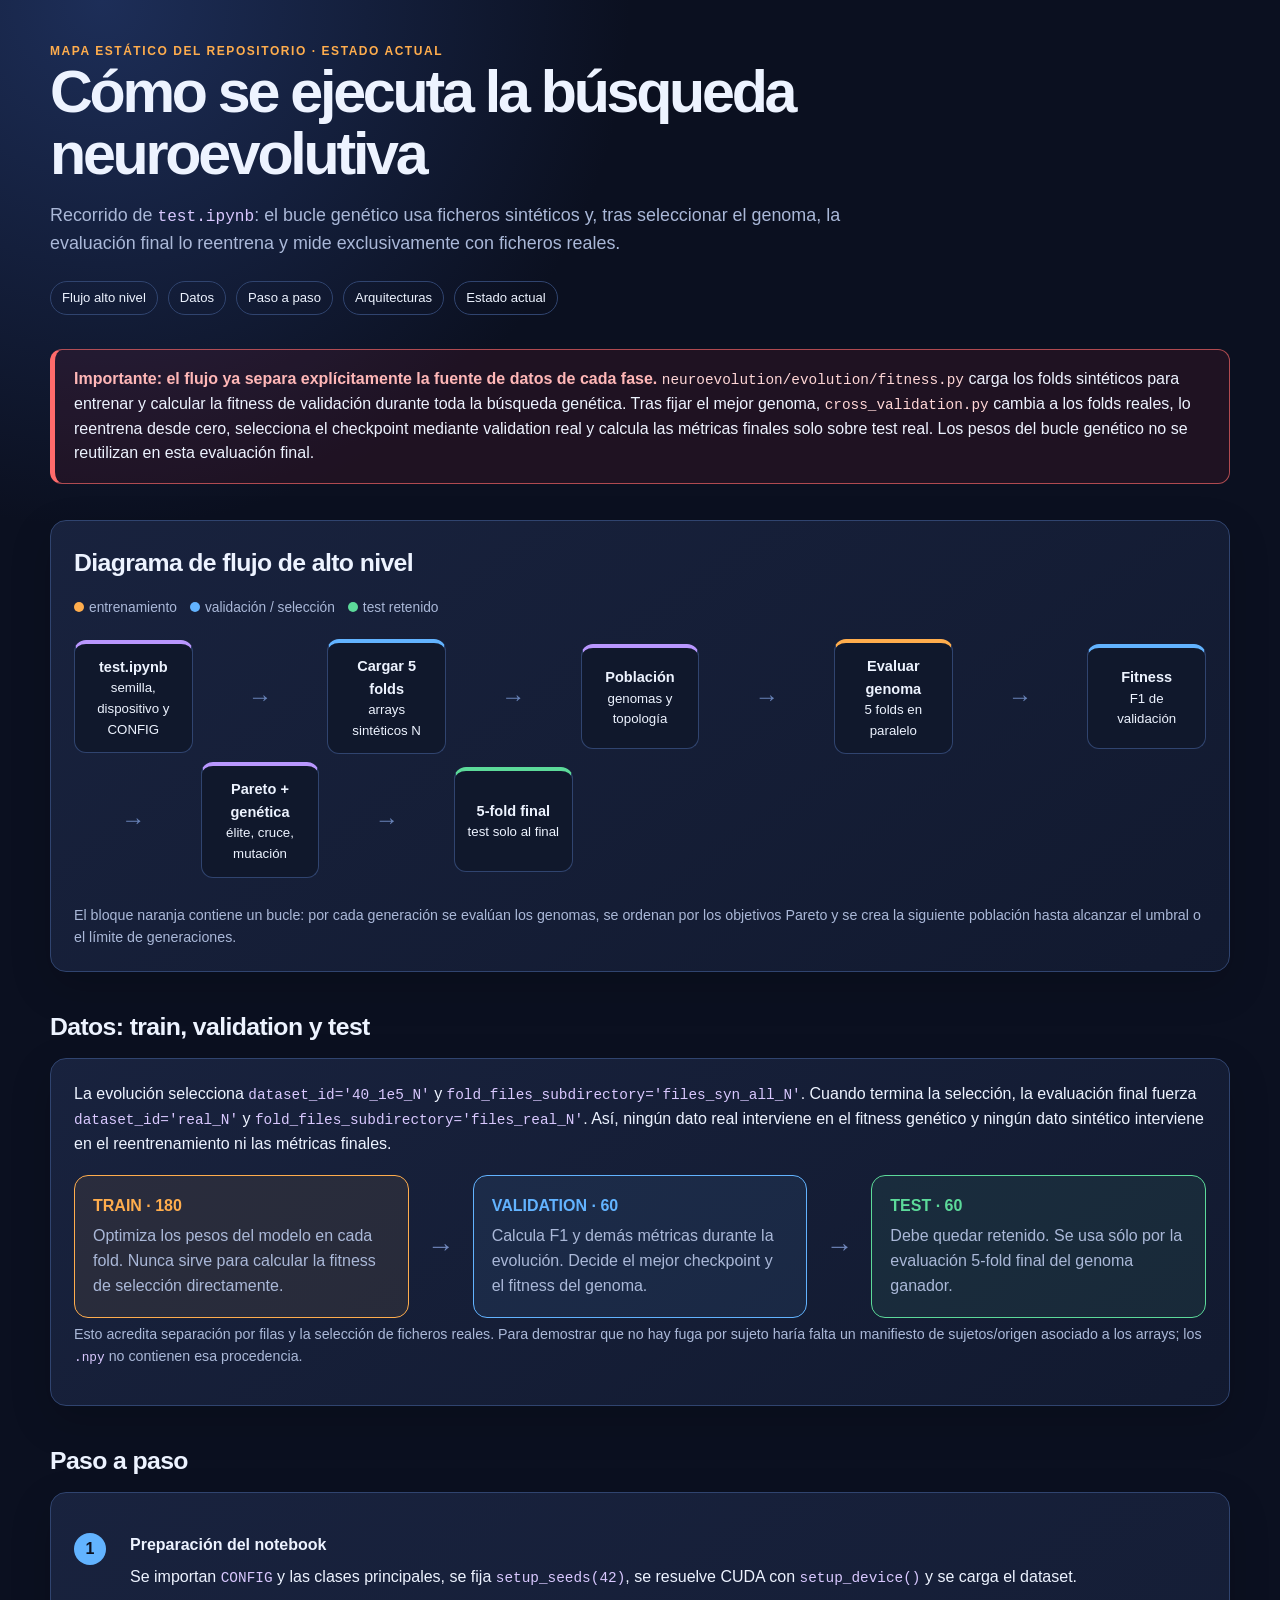
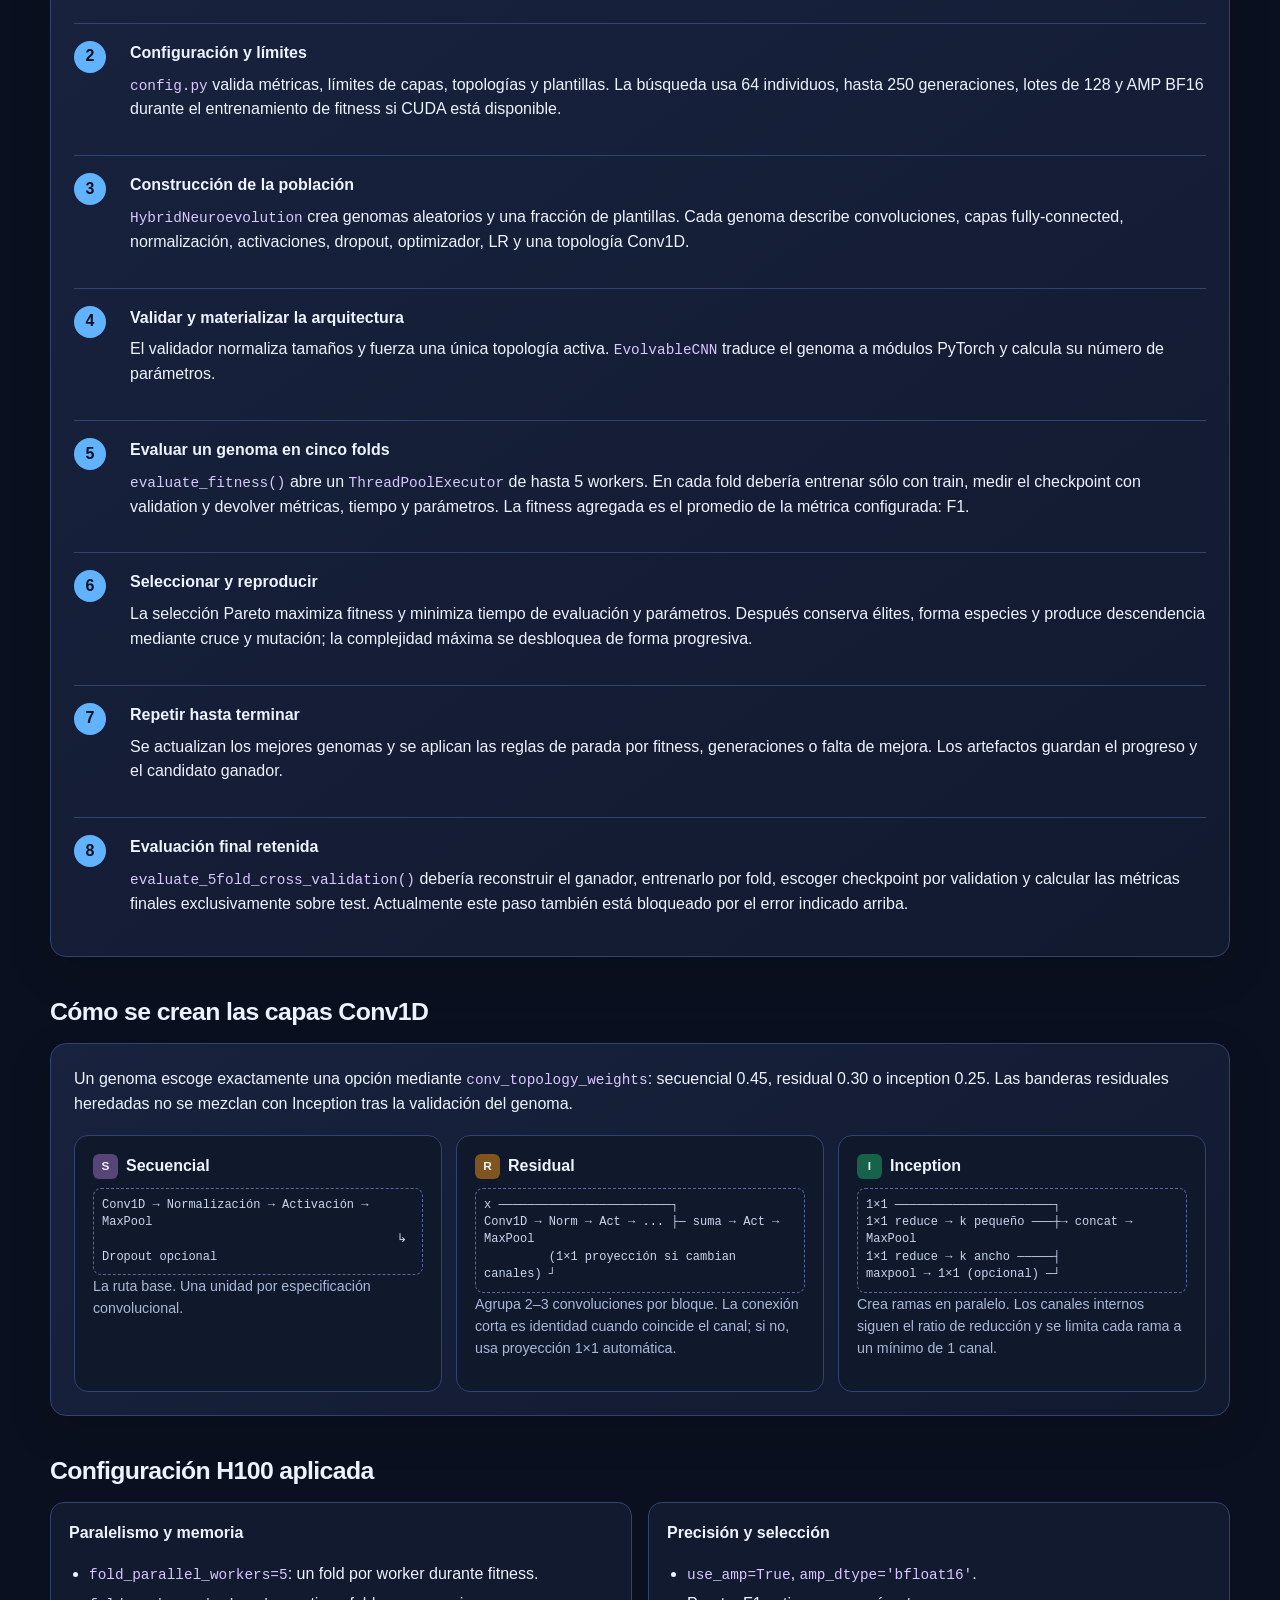
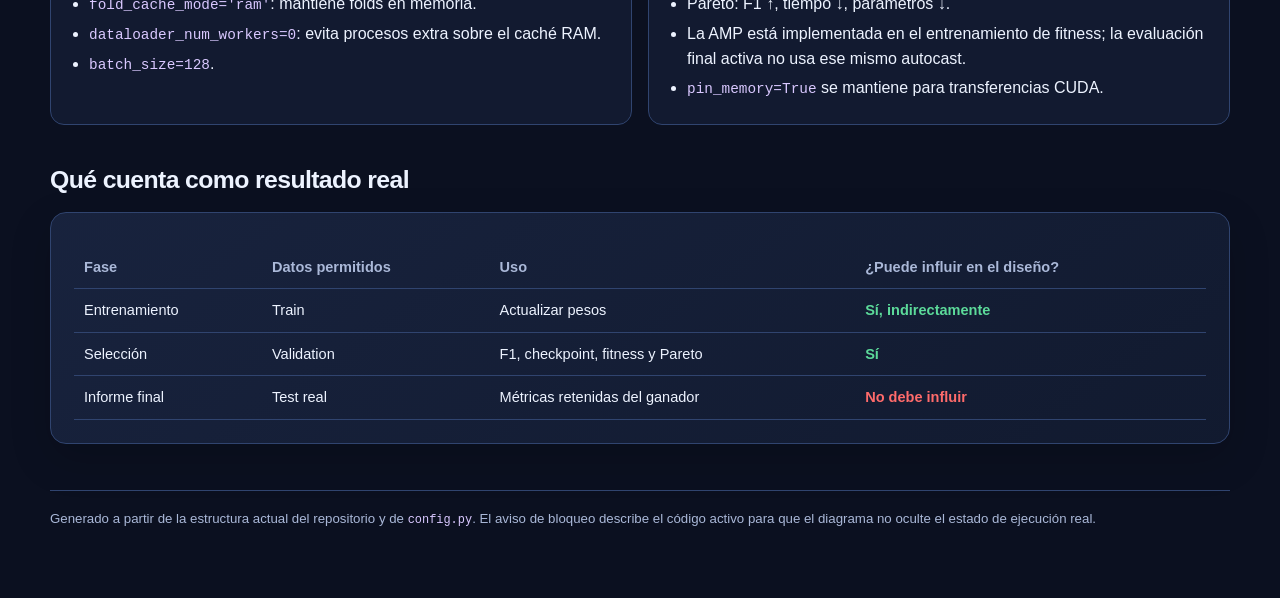
==== docs/flujo-neuroevolucion.html @ 7b664ffd "last working version" ====
<!doctype html>
<html lang="es">
<head>
  <meta charset="utf-8">
  <meta name="viewport" content="width=device-width, initial-scale=1">
  <title>Neuroevolution · Flujo de ejecución</title>
  <style>
    :root { --bg:#0b1020; --panel:#121a30; --panel2:#19233f; --ink:#edf3ff; --muted:#aab8d8; --line:#30446f; --train:#ffad4d; --val:#62b3ff; --test:#5cda9a; --warn:#ff6b6b; --violet:#b997ff; }
    * { box-sizing:border-box; }
    html { scroll-behavior:smooth; }
    body { margin:0; background:radial-gradient(circle at 8% 0%,#1d2e58 0,transparent 33rem),var(--bg); color:var(--ink); font:16px/1.55 Inter,Segoe UI,Arial,sans-serif; }
    main { width:min(1180px,calc(100% - 32px)); margin:auto; padding:42px 0 70px; }
    h1,h2,h3,p { margin-top:0; } h1 { font-size:clamp(2rem,5vw,3.7rem); line-height:1.05; letter-spacing:-.055em; max-width:800px; margin-bottom:17px; }
    h2 { font-size:1.55rem; letter-spacing:-.025em; margin-bottom:12px; } h3 { font-size:1rem; margin-bottom:7px; }
    .eyebrow { color:var(--train); font-weight:750; font-size:.75rem; letter-spacing:.13em; text-transform:uppercase; }
    .lead { max-width:810px; font-size:1.12rem; color:var(--muted); }
    .nav { display:flex; gap:10px; flex-wrap:wrap; margin:23px 0 34px; } .nav a,.tag { border:1px solid var(--line); border-radius:999px; padding:6px 11px; color:var(--ink); text-decoration:none; font-size:.82rem; } .nav a:hover { border-color:var(--val); color:var(--val); }
    .notice { border:1px solid rgba(255,107,107,.65); border-left:5px solid var(--warn); border-radius:12px; background:rgba(120,31,46,.18); padding:17px 19px; margin:0 0 28px; }
    .notice strong { color:#ffb7b7; } .notice code { color:#ffd6d6; }
    section { margin:36px 0; } .panel { background:linear-gradient(145deg,rgba(25,35,63,.96),rgba(18,26,48,.96)); border:1px solid var(--line); border-radius:16px; padding:23px; box-shadow:0 15px 40px rgba(0,0,0,.17); }
    .legend { display:flex; flex-wrap:wrap; gap:13px; color:var(--muted); font-size:.86rem; margin:14px 0 2px; } .dot { width:10px; height:10px; border-radius:99px; display:inline-block; margin-right:5px; }
    .flow { display:grid; grid-template-columns:repeat(9,minmax(92px,1fr)); gap:8px; align-items:center; margin-top:21px; overflow-x:auto; padding-bottom:8px; }
    .node { min-height:105px; min-width:110px; padding:12px; border:1px solid var(--line); background:#10182c; border-radius:12px; display:flex; flex-direction:column; justify-content:center; text-align:center; font-size:.83rem; } .node b { font-size:.91rem; } .arrow { color:#6883b8; text-align:center; font-size:1.5rem; } .accent { border-top:4px solid var(--violet); } .orange { border-top:4px solid var(--train); } .blue { border-top:4px solid var(--val); } .green { border-top:4px solid var(--test); } .danger { border-top:4px solid var(--warn); }
    .grid { display:grid; grid-template-columns:repeat(3,1fr); gap:16px; } .grid.two { grid-template-columns:repeat(2,1fr); } .card { background:var(--panel); border:1px solid var(--line); border-radius:14px; padding:18px; } .card p { color:var(--muted); margin-bottom:0; }
    .step { display:grid; grid-template-columns:42px 1fr; gap:14px; padding:17px 0; border-bottom:1px solid var(--line); } .step:last-child { border-bottom:0; padding-bottom:0; } .number { color:var(--bg); background:var(--val); width:32px; height:32px; border-radius:50%; display:grid; place-items:center; font-weight:800; }
    code { color:#d9c8ff; font-family:ui-monospace,SFMono-Regular,Consolas,monospace; font-size:.9em; } ul { padding-left:20px; margin-bottom:0; } li { margin:5px 0; } .tiny { color:var(--muted); font-size:.89rem; }
    .split { display:grid; grid-template-columns:1fr 48px 1fr 48px 1fr; align-items:center; gap:8px; margin:19px 0 5px; } .split-box { border-radius:14px; min-height:135px; padding:18px; border:1px solid; } .split-box p { margin:5px 0 0; color:var(--muted); } .split-arrow { color:#7188bd; text-align:center; font-size:1.7rem; }
    .architecture { display:grid; grid-template-columns:1fr 1fr 1fr; gap:14px; margin-top:18px; } .arch { padding:18px; border-radius:14px; border:1px solid var(--line); background:#10182c; } .arch h3 { display:flex; align-items:center; gap:8px; } .arch h3 span { display:inline-grid; place-items:center; border-radius:6px; width:25px; height:25px; font-size:.74rem; } .seq span { background:#574577; }.res span { background:#80551d; }.inc span { background:#17634a; }
    .lane { border:1px dashed #536a9b; border-radius:8px; padding:8px; color:#cad6ee; margin-top:9px; font:12px/1.45 ui-monospace,SFMono-Regular,Consolas,monospace; }
    .table { width:100%; border-collapse:collapse; margin-top:10px; font-size:.91rem; } .table th,.table td { text-align:left; padding:10px; border-bottom:1px solid var(--line); vertical-align:top; } .table th { color:var(--muted); font-weight:650; } .yes { color:var(--test); font-weight:750; } .no { color:var(--warn); font-weight:750; }
    footer { color:var(--muted); font-size:.83rem; border-top:1px solid var(--line); padding-top:18px; margin-top:46px; }
    @media (max-width:850px) { .grid,.grid.two,.architecture { grid-template-columns:1fr; } .flow { grid-template-columns:1fr; max-width:400px; margin:auto; } .arrow { transform:rotate(90deg); } .split { grid-template-columns:1fr; } .split-arrow { transform:rotate(90deg); } }
  </style>
</head>
<body>
<main>
  <header>
    <div class="eyebrow">Mapa estático del repositorio · estado actual</div>
    <h1>Cómo se ejecuta la búsqueda neuroevolutiva</h1>
    <p class="lead">Recorrido de <code>test.ipynb</code>: el bucle genético usa ficheros sintéticos y, tras seleccionar el genoma, la evaluación final lo reentrena y mide exclusivamente con ficheros reales.</p>
    <nav class="nav"><a href="#flujo">Flujo alto nivel</a><a href="#datos">Datos</a><a href="#pasos">Paso a paso</a><a href="#arquitecturas">Arquitecturas</a><a href="#estado">Estado actual</a></nav>
  </header>

  <aside class="notice" id="estado">
    <strong>Importante: el flujo ya separa explícitamente la fuente de datos de cada fase.</strong>
    <code>neuroevolution/evolution/fitness.py</code> carga los folds sintéticos para entrenar y calcular la fitness de validación durante toda la búsqueda genética. Tras fijar el mejor genoma, <code>cross_validation.py</code> cambia a los folds reales, lo reentrena desde cero, selecciona el checkpoint mediante validation real y calcula las métricas finales solo sobre test real. Los pesos del bucle genético no se reutilizan en esta evaluación final.</aside>

  <section id="flujo"><div class="panel">
    <h2>Diagrama de flujo de alto nivel</h2>
    <div class="legend"><span><i class="dot" style="background:var(--train)"></i>entrenamiento</span><span><i class="dot" style="background:var(--val)"></i>validación / selección</span><span><i class="dot" style="background:var(--test)"></i>test retenido</span></div>
    <div class="flow">
      <div class="node accent"><b>test.ipynb</b><span>semilla, dispositivo y CONFIG</span></div><div class="arrow">→</div>
      <div class="node blue"><b>Cargar 5 folds</b><span>arrays sintéticos N</span></div><div class="arrow">→</div>
      <div class="node accent"><b>Población</b><span>genomas y topología</span></div><div class="arrow">→</div>
      <div class="node orange"><b>Evaluar genoma</b><span>5 folds en paralelo</span></div><div class="arrow">→</div>
      <div class="node blue"><b>Fitness</b><span>F1 de validación</span></div><div class="arrow">→</div>
      <div class="node accent"><b>Pareto + genética</b><span>élite, cruce, mutación</span></div><div class="arrow">→</div>
      <div class="node green"><b>5-fold final</b><span>test solo al final</span></div>
    </div>
    <p class="tiny" style="margin:18px 0 0">El bloque naranja contiene un bucle: por cada generación se evalúan los genomas, se ordenan por los objetivos Pareto y se crea la siguiente población hasta alcanzar el umbral o el límite de generaciones.</p>
  </div></section>

  <section id="datos">
    <h2>Datos: train, validation y test</h2>
    <div class="panel">
      <p>La evolución selecciona <code>dataset_id='40_1e5_N'</code> y <code>fold_files_subdirectory='files_syn_all_N'</code>. Cuando termina la selección, la evaluación final fuerza <code>dataset_id='real_N'</code> y <code>fold_files_subdirectory='files_real_N'</code>. Así, ningún dato real interviene en el fitness genético y ningún dato sintético interviene en el reentrenamiento ni las métricas finales.</p>
      <div class="split">
        <div class="split-box" style="border-color:var(--train);background:rgba(255,173,77,.08)"><b style="color:var(--train)">TRAIN · 180</b><p>Optimiza los pesos del modelo en cada fold. Nunca sirve para calcular la fitness de selección directamente.</p></div><div class="split-arrow">→</div>
        <div class="split-box" style="border-color:var(--val);background:rgba(98,179,255,.08)"><b style="color:var(--val)">VALIDATION · 60</b><p>Calcula F1 y demás métricas durante la evolución. Decide el mejor checkpoint y el fitness del genoma.</p></div><div class="split-arrow">→</div>
        <div class="split-box" style="border-color:var(--test);background:rgba(92,218,154,.08)"><b style="color:var(--test)">TEST · 60</b><p>Debe quedar retenido. Se usa sólo por la evaluación 5-fold final del genoma ganador.</p></div>
      </div>
      <p class="tiny">Esto acredita separación por filas y la selección de ficheros reales. Para demostrar que no hay fuga por sujeto haría falta un manifiesto de sujetos/origen asociado a los arrays; los <code>.npy</code> no contienen esa procedencia.</p>
    </div>
  </section>

  <section id="pasos"><h2>Paso a paso</h2><div class="panel">
    <div class="step"><div class="number">1</div><div><h3>Preparación del notebook</h3><p>Se importan <code>CONFIG</code> y las clases principales, se fija <code>setup_seeds(42)</code>, se resuelve CUDA con <code>setup_device()</code> y se carga el dataset.</p></div></div>
    <div class="step"><div class="number">2</div><div><h3>Configuración y límites</h3><p><code>config.py</code> valida métricas, límites de capas, topologías y plantillas. La búsqueda usa 64 individuos, hasta 250 generaciones, lotes de 128 y AMP BF16 durante el entrenamiento de fitness si CUDA está disponible.</p></div></div>
    <div class="step"><div class="number">3</div><div><h3>Construcción de la población</h3><p><code>HybridNeuroevolution</code> crea genomas aleatorios y una fracción de plantillas. Cada genoma describe convoluciones, capas fully-connected, normalización, activaciones, dropout, optimizador, LR y una topología Conv1D.</p></div></div>
    <div class="step"><div class="number">4</div><div><h3>Validar y materializar la arquitectura</h3><p>El validador normaliza tamaños y fuerza una única topología activa. <code>EvolvableCNN</code> traduce el genoma a módulos PyTorch y calcula su número de parámetros.</p></div></div>
    <div class="step"><div class="number">5</div><div><h3>Evaluar un genoma en cinco folds</h3><p><code>evaluate_fitness()</code> abre un <code>ThreadPoolExecutor</code> de hasta 5 workers. En cada fold debería entrenar sólo con train, medir el checkpoint con validation y devolver métricas, tiempo y parámetros. La fitness agregada es el promedio de la métrica configurada: F1.</p></div></div>
    <div class="step"><div class="number">6</div><div><h3>Seleccionar y reproducir</h3><p>La selección Pareto maximiza fitness y minimiza tiempo de evaluación y parámetros. Después conserva élites, forma especies y produce descendencia mediante cruce y mutación; la complejidad máxima se desbloquea de forma progresiva.</p></div></div>
    <div class="step"><div class="number">7</div><div><h3>Repetir hasta terminar</h3><p>Se actualizan los mejores genomas y se aplican las reglas de parada por fitness, generaciones o falta de mejora. Los artefactos guardan el progreso y el candidato ganador.</p></div></div>
    <div class="step"><div class="number">8</div><div><h3>Evaluación final retenida</h3><p><code>evaluate_5fold_cross_validation()</code> debería reconstruir el ganador, entrenarlo por fold, escoger checkpoint por validation y calcular las métricas finales exclusivamente sobre test. Actualmente este paso también está bloqueado por el error indicado arriba.</p></div></div>
  </div></section>

  <section id="arquitecturas"><h2>Cómo se crean las capas Conv1D</h2><div class="panel">
    <p>Un genoma escoge exactamente una opción mediante <code>conv_topology_weights</code>: secuencial 0.45, residual 0.30 o inception 0.25. Las banderas residuales heredadas no se mezclan con Inception tras la validación del genoma.</p>
    <div class="architecture">
      <article class="arch seq"><h3><span>S</span>Secuencial</h3><div class="lane">Conv1D → Normalización → Activación → MaxPool<br>                                         ↳ Dropout opcional</div><p class="tiny">La ruta base. Una unidad por especificación convolucional.</p></article>
      <article class="arch res"><h3><span>R</span>Residual</h3><div class="lane">x ────────────────────────┐<br>Conv1D → Norm → Act → ... ├─ suma → Act → MaxPool<br>         (1×1 proyección si cambian canales) ┘</div><p class="tiny">Agrupa 2–3 convoluciones por bloque. La conexión corta es identidad cuando coincide el canal; si no, usa proyección 1×1 automática.</p></article>
      <article class="arch inc"><h3><span>I</span>Inception</h3><div class="lane">1×1 ──────────────────────┐<br>1×1 reduce → k pequeño ───┼→ concat → MaxPool<br>1×1 reduce → k ancho ─────┤<br>maxpool → 1×1 (opcional) ─┘</div><p class="tiny">Crea ramas en paralelo. Los canales internos siguen el ratio de reducción y se limita cada rama a un mínimo de 1 canal.</p></article>
    </div>
  </div></section>

  <section><h2>Configuración H100 aplicada</h2><div class="grid two">
    <article class="card"><h3>Paralelismo y memoria</h3><ul><li><code>fold_parallel_workers=5</code>: un fold por worker durante fitness.</li><li><code>fold_cache_mode='ram'</code>: mantiene folds en memoria.</li><li><code>dataloader_num_workers=0</code>: evita procesos extra sobre el caché RAM.</li><li><code>batch_size=128</code>.</li></ul></article>
    <article class="card"><h3>Precisión y selección</h3><ul><li><code>use_amp=True</code>, <code>amp_dtype='bfloat16'</code>.</li><li>Pareto: F1 ↑, tiempo ↓, parámetros ↓.</li><li>La AMP está implementada en el entrenamiento de fitness; la evaluación final activa no usa ese mismo autocast.</li><li><code>pin_memory=True</code> se mantiene para transferencias CUDA.</li></ul></article>
  </div></section>

  <section><h2>Qué cuenta como resultado real</h2><div class="panel"><table class="table"><thead><tr><th>Fase</th><th>Datos permitidos</th><th>Uso</th><th>¿Puede influir en el diseño?</th></tr></thead><tbody>
    <tr><td>Entrenamiento</td><td>Train</td><td>Actualizar pesos</td><td class="yes">Sí, indirectamente</td></tr>
    <tr><td>Selección</td><td>Validation</td><td>F1, checkpoint, fitness y Pareto</td><td class="yes">Sí</td></tr>
    <tr><td>Informe final</td><td>Test real</td><td>Métricas retenidas del ganador</td><td class="no">No debe influir</td></tr>
  </tbody></table></div></section>
  <footer>Generado a partir de la estructura actual del repositorio y de <code>config.py</code>. El aviso de bloqueo describe el código activo para que el diagrama no oculte el estado de ejecución real.</footer>
</main>
</body>
</html>
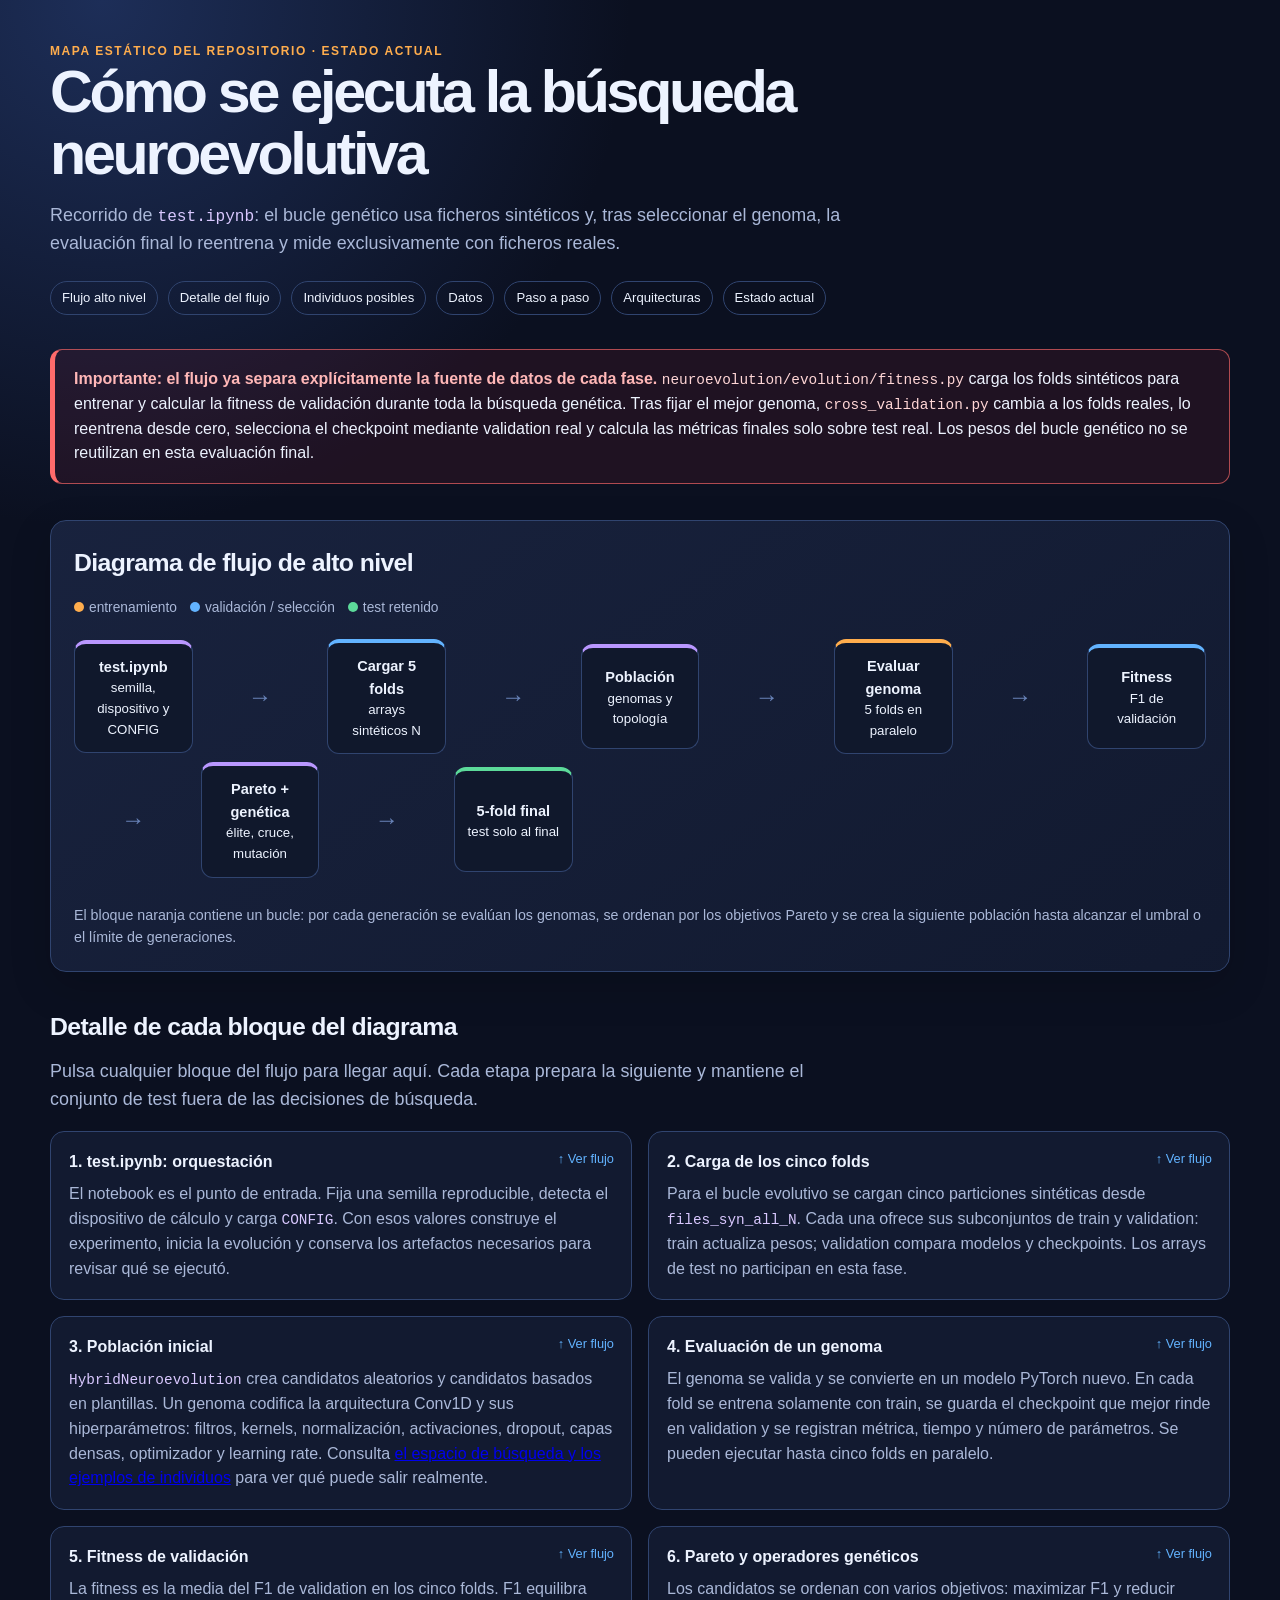
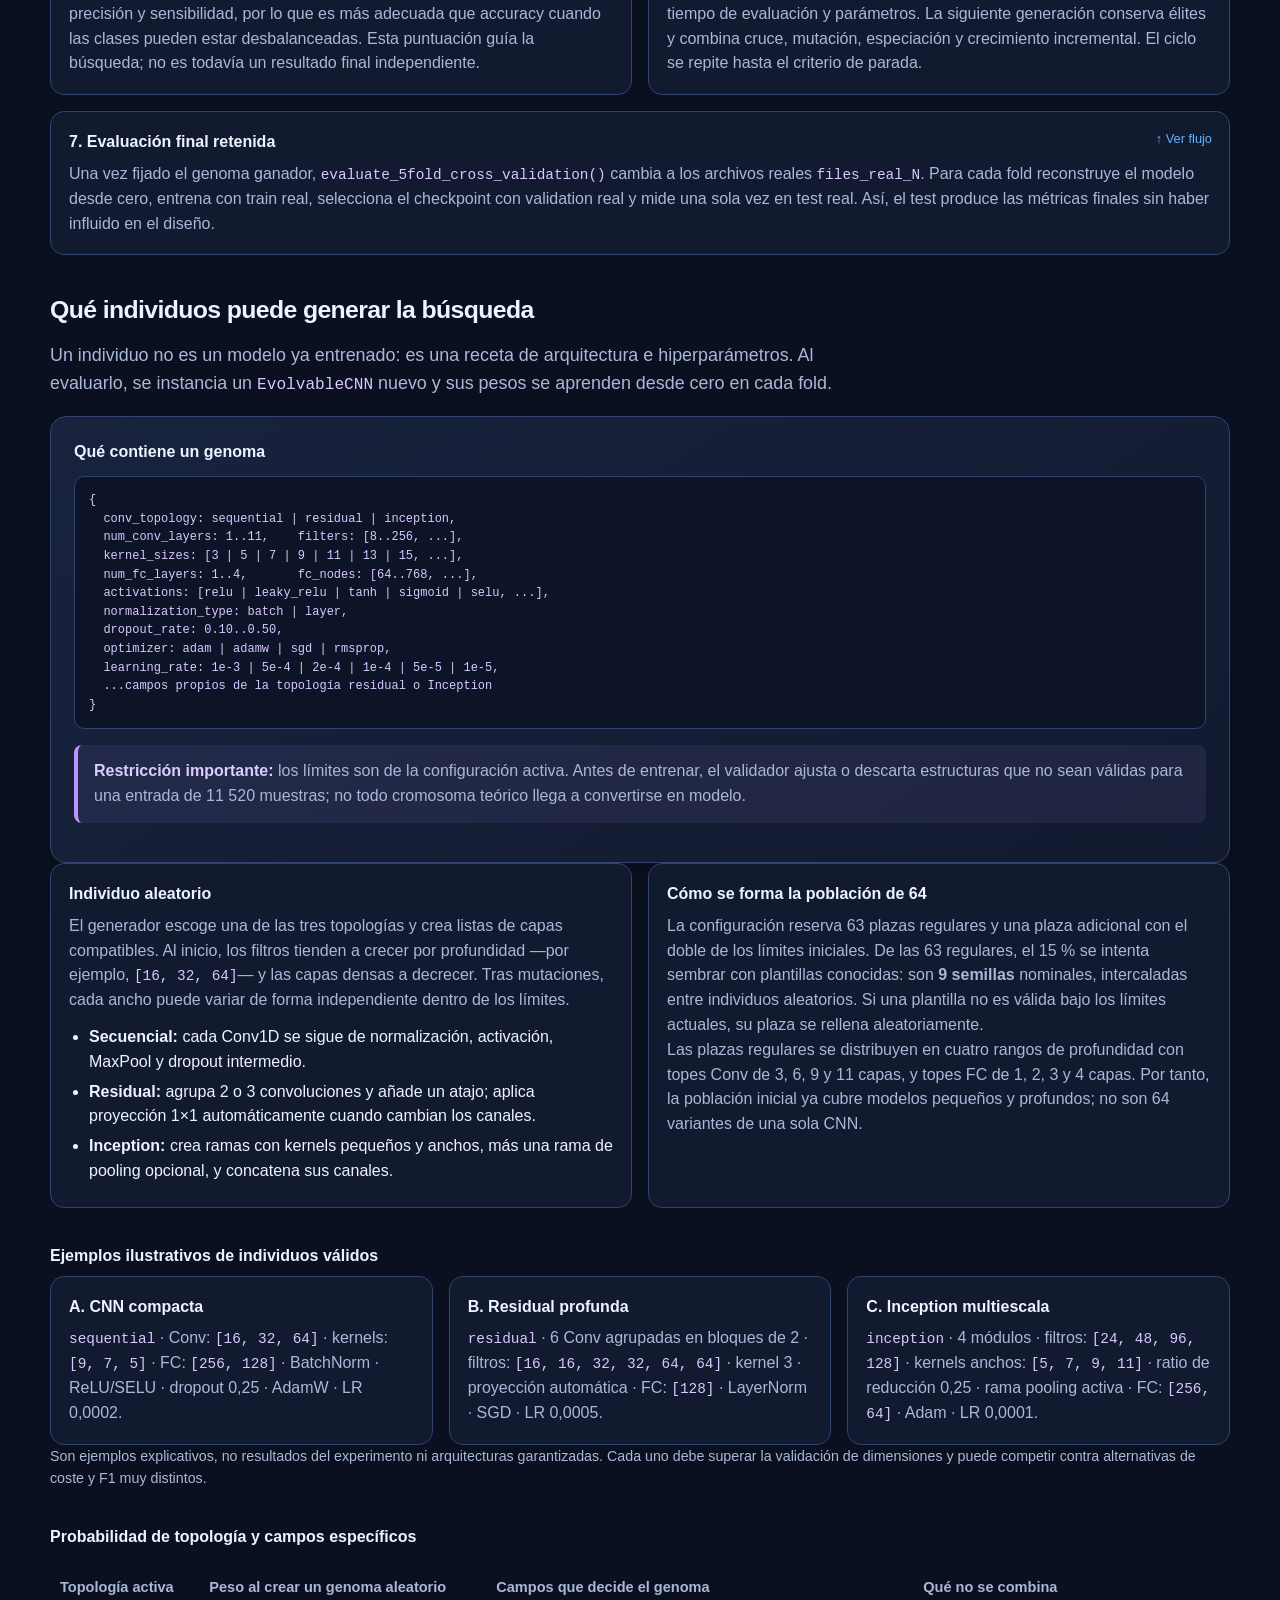
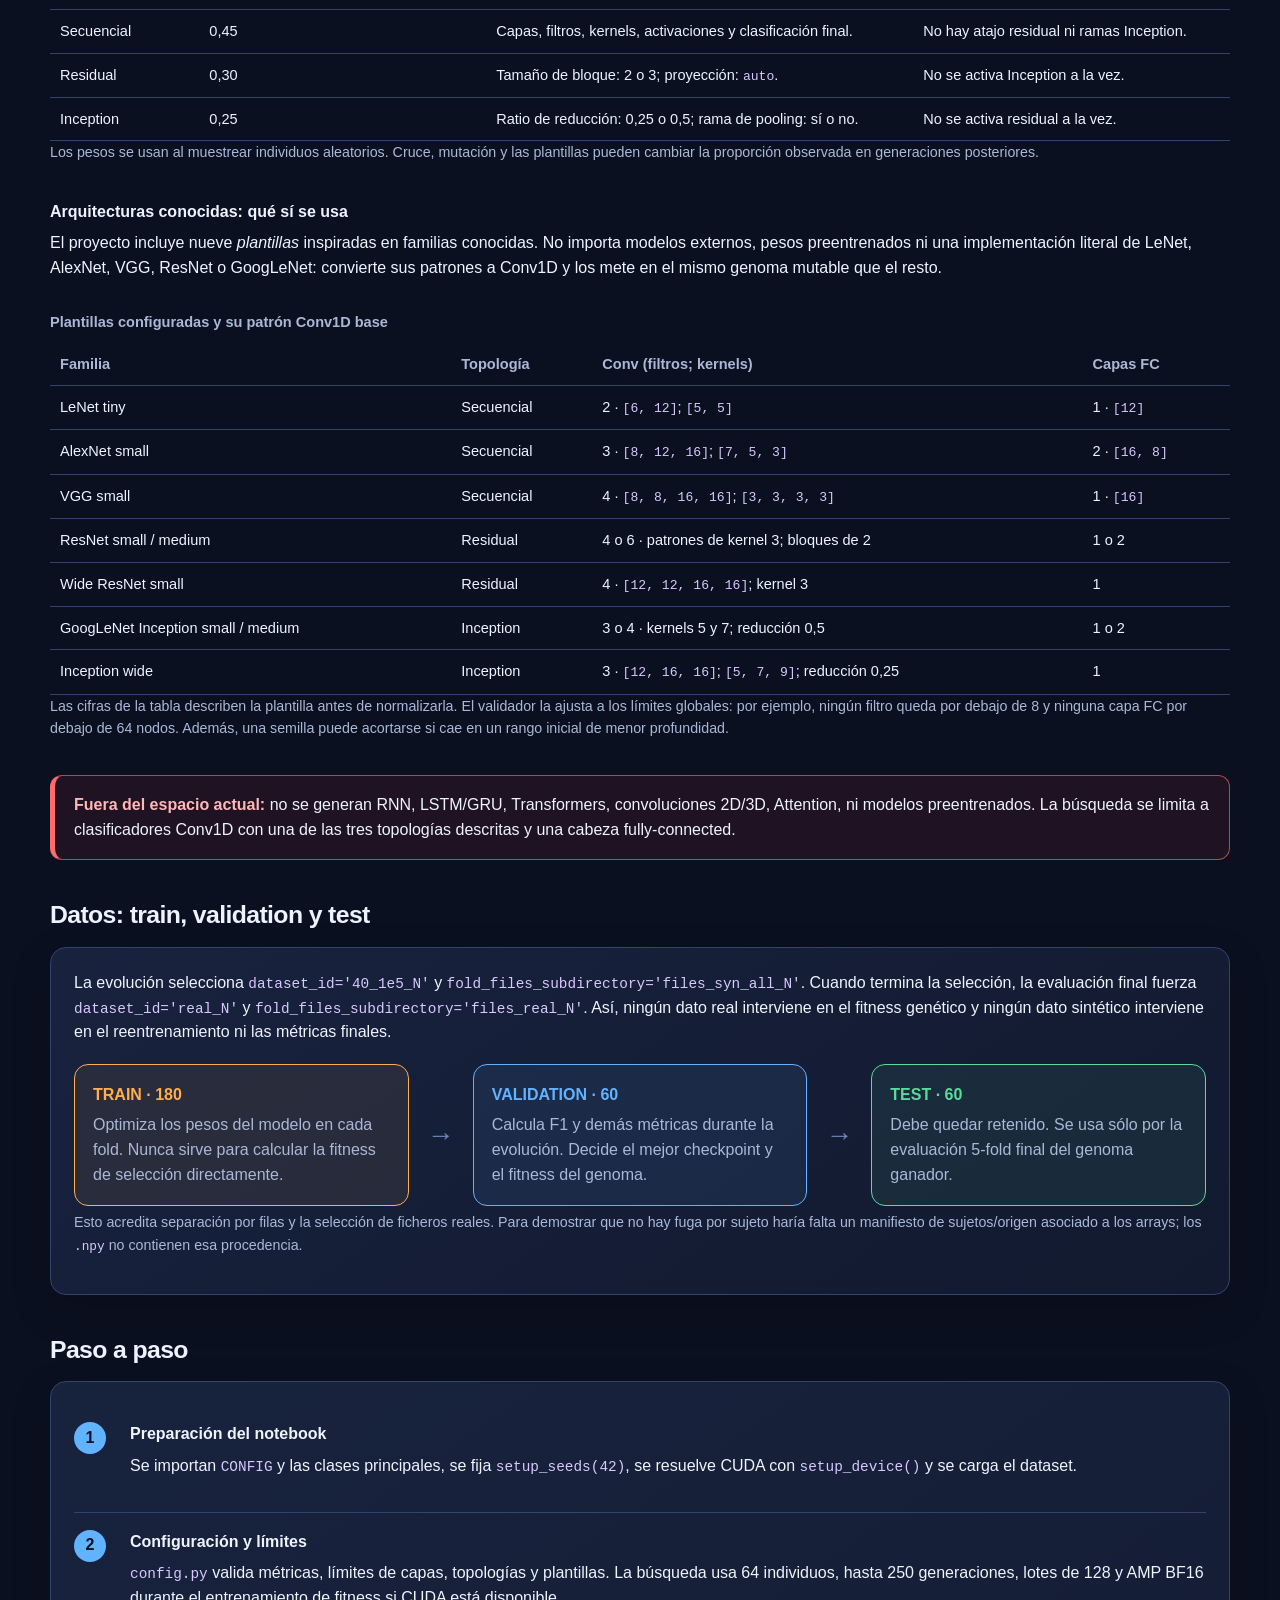
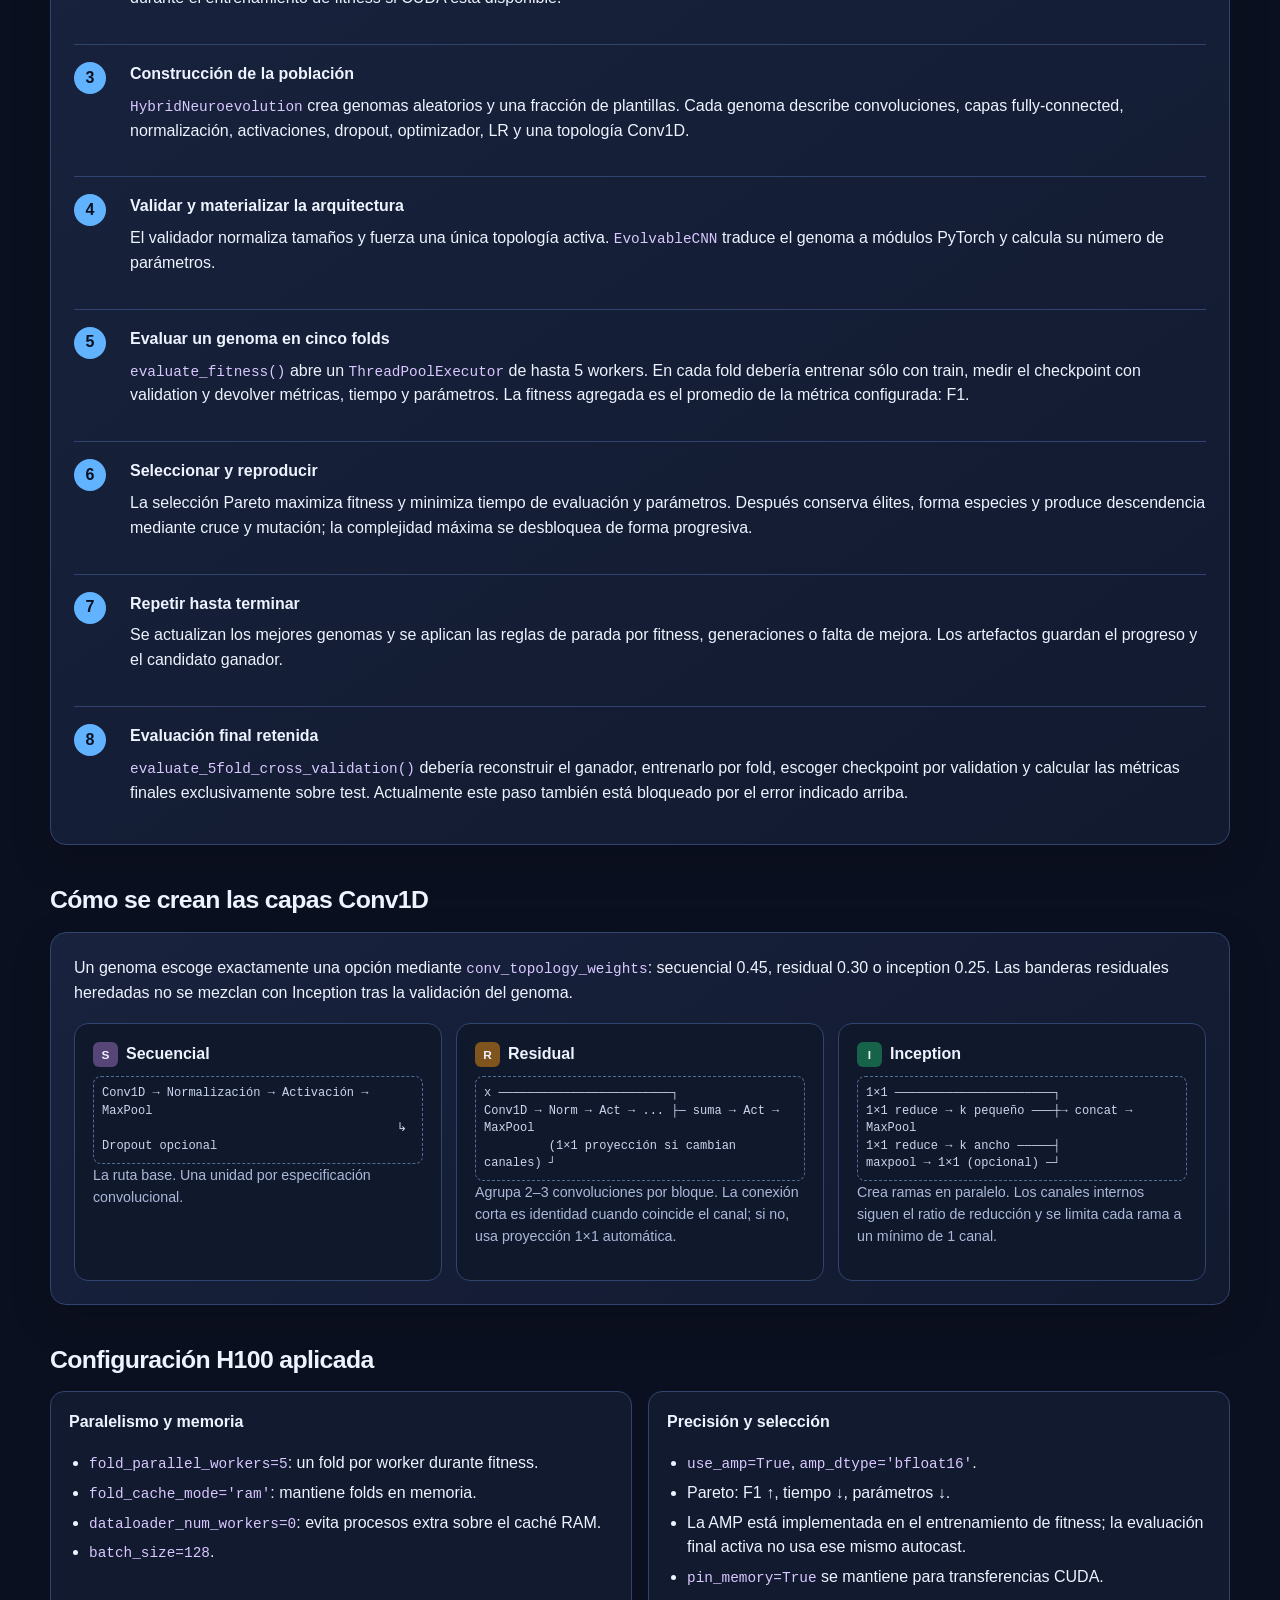
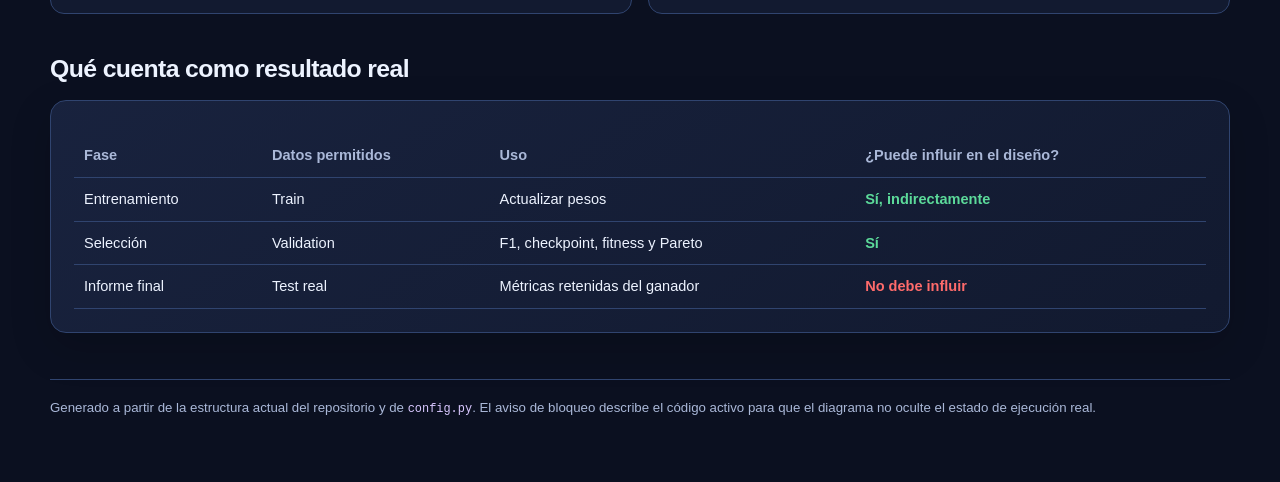
==== commit 075d6d56: "Update flujo-neuroevolucion.html" ====
--- a/docs/flujo-neuroevolucion.html
+++ b/docs/flujo-neuroevolucion.html
@@ -20,7 +20,7 @@
     section { margin:36px 0; } .panel { background:linear-gradient(145deg,rgba(25,35,63,.96),rgba(18,26,48,.96)); border:1px solid var(--line); border-radius:16px; padding:23px; box-shadow:0 15px 40px rgba(0,0,0,.17); }
     .legend { display:flex; flex-wrap:wrap; gap:13px; color:var(--muted); font-size:.86rem; margin:14px 0 2px; } .dot { width:10px; height:10px; border-radius:99px; display:inline-block; margin-right:5px; }
     .flow { display:grid; grid-template-columns:repeat(9,minmax(92px,1fr)); gap:8px; align-items:center; margin-top:21px; overflow-x:auto; padding-bottom:8px; }
-    .node { min-height:105px; min-width:110px; padding:12px; border:1px solid var(--line); background:#10182c; border-radius:12px; display:flex; flex-direction:column; justify-content:center; text-align:center; font-size:.83rem; } .node b { font-size:.91rem; } .arrow { color:#6883b8; text-align:center; font-size:1.5rem; } .accent { border-top:4px solid var(--violet); } .orange { border-top:4px solid var(--train); } .blue { border-top:4px solid var(--val); } .green { border-top:4px solid var(--test); } .danger { border-top:4px solid var(--warn); }
+    .node { min-height:105px; min-width:110px; padding:12px; border:1px solid var(--line); background:#10182c; border-radius:12px; display:flex; flex-direction:column; justify-content:center; text-align:center; font-size:.83rem; color:var(--ink); text-decoration:none; transition:transform .18s ease,border-color .18s ease,box-shadow .18s ease,background .18s ease; } .node b { font-size:.91rem; } a.node:hover { transform:translateY(-4px); border-color:var(--val); background:#162343; box-shadow:0 10px 24px rgba(0,0,0,.28); } a.node:focus-visible { outline:3px solid var(--train); outline-offset:3px; } .arrow { color:#6883b8; text-align:center; font-size:1.5rem; } .accent { border-top:4px solid var(--violet); } .orange { border-top:4px solid var(--train); } .blue { border-top:4px solid var(--val); } .green { border-top:4px solid var(--test); } .danger { border-top:4px solid var(--warn); }
     .grid { display:grid; grid-template-columns:repeat(3,1fr); gap:16px; } .grid.two { grid-template-columns:repeat(2,1fr); } .card { background:var(--panel); border:1px solid var(--line); border-radius:14px; padding:18px; } .card p { color:var(--muted); margin-bottom:0; }
     .step { display:grid; grid-template-columns:42px 1fr; gap:14px; padding:17px 0; border-bottom:1px solid var(--line); } .step:last-child { border-bottom:0; padding-bottom:0; } .number { color:var(--bg); background:var(--val); width:32px; height:32px; border-radius:50%; display:grid; place-items:center; font-weight:800; }
     code { color:#d9c8ff; font-family:ui-monospace,SFMono-Regular,Consolas,monospace; font-size:.9em; } ul { padding-left:20px; margin-bottom:0; } li { margin:5px 0; } .tiny { color:var(--muted); font-size:.89rem; }
@@ -28,8 +28,10 @@
     .architecture { display:grid; grid-template-columns:1fr 1fr 1fr; gap:14px; margin-top:18px; } .arch { padding:18px; border-radius:14px; border:1px solid var(--line); background:#10182c; } .arch h3 { display:flex; align-items:center; gap:8px; } .arch h3 span { display:inline-grid; place-items:center; border-radius:6px; width:25px; height:25px; font-size:.74rem; } .seq span { background:#574577; }.res span { background:#80551d; }.inc span { background:#17634a; }
     .lane { border:1px dashed #536a9b; border-radius:8px; padding:8px; color:#cad6ee; margin-top:9px; font:12px/1.45 ui-monospace,SFMono-Regular,Consolas,monospace; }
     .table { width:100%; border-collapse:collapse; margin-top:10px; font-size:.91rem; } .table th,.table td { text-align:left; padding:10px; border-bottom:1px solid var(--line); vertical-align:top; } .table th { color:var(--muted); font-weight:650; } .yes { color:var(--test); font-weight:750; } .no { color:var(--warn); font-weight:750; }
+    .detail-grid { display:grid; grid-template-columns:repeat(2,1fr); gap:16px; } .detail-card { scroll-margin-top:20px; position:relative; } .detail-card.full { grid-column:1/-1; } .detail-card h3 { padding-right:110px; } .flow-back { position:absolute; top:17px; right:17px; color:var(--val); font-size:.8rem; text-decoration:none; } .flow-back:hover,.flow-back:focus-visible { color:var(--train); text-decoration:underline; } .detail-card:target { border-color:var(--val); box-shadow:0 0 0 3px rgba(98,179,255,.22),0 15px 40px rgba(0,0,0,.17); }
+    .codeblock { margin:12px 0 0; padding:14px; overflow:auto; border:1px solid var(--line); border-radius:10px; background:#0d1427; color:#d9c8ff; font:12px/1.55 ui-monospace,SFMono-Regular,Consolas,monospace; white-space:pre; } .table-wrap { overflow-x:auto; } .table caption { padding:4px 0 9px; color:var(--muted); text-align:left; font-weight:650; } .detail-list { margin-top:12px; } .detail-list strong { color:var(--ink); } .callout { margin-top:16px; padding:14px 16px; border-left:4px solid var(--violet); border-radius:8px; background:rgba(185,151,255,.08); color:var(--muted); } .callout strong { color:#dccdff; }
     footer { color:var(--muted); font-size:.83rem; border-top:1px solid var(--line); padding-top:18px; margin-top:46px; }
-    @media (max-width:850px) { .grid,.grid.two,.architecture { grid-template-columns:1fr; } .flow { grid-template-columns:1fr; max-width:400px; margin:auto; } .arrow { transform:rotate(90deg); } .split { grid-template-columns:1fr; } .split-arrow { transform:rotate(90deg); } }
+    @media (max-width:850px) { .grid,.grid.two,.architecture,.detail-grid { grid-template-columns:1fr; } .detail-card.full { grid-column:auto; } .flow { grid-template-columns:1fr; max-width:400px; margin:auto; } .arrow { transform:rotate(90deg); } .split { grid-template-columns:1fr; } .split-arrow { transform:rotate(90deg); } }
   </style>
 </head>
 <body>
@@ -38,7 +40,7 @@
     <div class="eyebrow">Mapa estático del repositorio · estado actual</div>
     <h1>Cómo se ejecuta la búsqueda neuroevolutiva</h1>
     <p class="lead">Recorrido de <code>test.ipynb</code>: el bucle genético usa ficheros sintéticos y, tras seleccionar el genoma, la evaluación final lo reentrena y mide exclusivamente con ficheros reales.</p>
-    <nav class="nav"><a href="#flujo">Flujo alto nivel</a><a href="#datos">Datos</a><a href="#pasos">Paso a paso</a><a href="#arquitecturas">Arquitecturas</a><a href="#estado">Estado actual</a></nav>
+    <nav class="nav"><a href="#flujo">Flujo alto nivel</a><a href="#detalle-flujo">Detalle del flujo</a><a href="#espacio-busqueda">Individuos posibles</a><a href="#datos">Datos</a><a href="#pasos">Paso a paso</a><a href="#arquitecturas">Arquitecturas</a><a href="#estado">Estado actual</a></nav>
   </header>
 
   <aside class="notice" id="estado">
@@ -49,16 +51,133 @@
     <h2>Diagrama de flujo de alto nivel</h2>
     <div class="legend"><span><i class="dot" style="background:var(--train)"></i>entrenamiento</span><span><i class="dot" style="background:var(--val)"></i>validación / selección</span><span><i class="dot" style="background:var(--test)"></i>test retenido</span></div>
     <div class="flow">
-      <div class="node accent"><b>test.ipynb</b><span>semilla, dispositivo y CONFIG</span></div><div class="arrow">→</div>
-      <div class="node blue"><b>Cargar 5 folds</b><span>arrays sintéticos N</span></div><div class="arrow">→</div>
-      <div class="node accent"><b>Población</b><span>genomas y topología</span></div><div class="arrow">→</div>
-      <div class="node orange"><b>Evaluar genoma</b><span>5 folds en paralelo</span></div><div class="arrow">→</div>
-      <div class="node blue"><b>Fitness</b><span>F1 de validación</span></div><div class="arrow">→</div>
-      <div class="node accent"><b>Pareto + genética</b><span>élite, cruce, mutación</span></div><div class="arrow">→</div>
-      <div class="node green"><b>5-fold final</b><span>test solo al final</span></div>
+      <a class="node accent" href="#detalle-notebook" aria-label="Ver detalle de test.ipynb"><b>test.ipynb</b><span>semilla, dispositivo y CONFIG</span></a><div class="arrow" aria-hidden="true">→</div>
+      <a class="node blue" href="#detalle-folds" aria-label="Ver detalle de la carga de folds"><b>Cargar 5 folds</b><span>arrays sintéticos N</span></a><div class="arrow" aria-hidden="true">→</div>
+      <a class="node accent" href="#detalle-poblacion" aria-label="Ver detalle de la población"><b>Población</b><span>genomas y topología</span></a><div class="arrow" aria-hidden="true">→</div>
+      <a class="node orange" href="#detalle-evaluacion" aria-label="Ver detalle de la evaluación de un genoma"><b>Evaluar genoma</b><span>5 folds en paralelo</span></a><div class="arrow" aria-hidden="true">→</div>
+      <a class="node blue" href="#detalle-fitness" aria-label="Ver detalle de la fitness"><b>Fitness</b><span>F1 de validación</span></a><div class="arrow" aria-hidden="true">→</div>
+      <a class="node accent" href="#detalle-genetica" aria-label="Ver detalle de Pareto y genética"><b>Pareto + genética</b><span>élite, cruce, mutación</span></a><div class="arrow" aria-hidden="true">→</div>
+      <a class="node green" href="#detalle-final" aria-label="Ver detalle de la evaluación final de cinco folds"><b>5-fold final</b><span>test solo al final</span></a>
     </div>
     <p class="tiny" style="margin:18px 0 0">El bloque naranja contiene un bucle: por cada generación se evalúan los genomas, se ordenan por los objetivos Pareto y se crea la siguiente población hasta alcanzar el umbral o el límite de generaciones.</p>
   </div></section>
+
+  <section id="detalle-flujo" aria-labelledby="detalle-flujo-titulo">
+    <h2 id="detalle-flujo-titulo">Detalle de cada bloque del diagrama</h2>
+    <p class="lead">Pulsa cualquier bloque del flujo para llegar aquí. Cada etapa prepara la siguiente y mantiene el conjunto de test fuera de las decisiones de búsqueda.</p>
+    <div class="detail-grid">
+      <article class="card detail-card" id="detalle-notebook">
+        <a class="flow-back" href="#flujo">↑ Ver flujo</a>
+        <h3>1. test.ipynb: orquestación</h3>
+        <p>El notebook es el punto de entrada. Fija una semilla reproducible, detecta el dispositivo de cálculo y carga <code>CONFIG</code>. Con esos valores construye el experimento, inicia la evolución y conserva los artefactos necesarios para revisar qué se ejecutó.</p>
+      </article>
+      <article class="card detail-card" id="detalle-folds">
+        <a class="flow-back" href="#flujo">↑ Ver flujo</a>
+        <h3>2. Carga de los cinco folds</h3>
+        <p>Para el bucle evolutivo se cargan cinco particiones sintéticas desde <code>files_syn_all_N</code>. Cada una ofrece sus subconjuntos de train y validation: train actualiza pesos; validation compara modelos y checkpoints. Los arrays de test no participan en esta fase.</p>
+      </article>
+      <article class="card detail-card" id="detalle-poblacion">
+        <a class="flow-back" href="#flujo">↑ Ver flujo</a>
+        <h3>3. Población inicial</h3>
+        <p><code>HybridNeuroevolution</code> crea candidatos aleatorios y candidatos basados en plantillas. Un genoma codifica la arquitectura Conv1D y sus hiperparámetros: filtros, kernels, normalización, activaciones, dropout, capas densas, optimizador y learning rate. Consulta <a href="#espacio-busqueda">el espacio de búsqueda y los ejemplos de individuos</a> para ver qué puede salir realmente.</p>
+      </article>
+      <article class="card detail-card" id="detalle-evaluacion">
+        <a class="flow-back" href="#flujo">↑ Ver flujo</a>
+        <h3>4. Evaluación de un genoma</h3>
+        <p>El genoma se valida y se convierte en un modelo PyTorch nuevo. En cada fold se entrena solamente con train, se guarda el checkpoint que mejor rinde en validation y se registran métrica, tiempo y número de parámetros. Se pueden ejecutar hasta cinco folds en paralelo.</p>
+      </article>
+      <article class="card detail-card" id="detalle-fitness">
+        <a class="flow-back" href="#flujo">↑ Ver flujo</a>
+        <h3>5. Fitness de validación</h3>
+        <p>La fitness es la media del F1 de validation en los cinco folds. F1 equilibra precisión y sensibilidad, por lo que es más adecuada que accuracy cuando las clases pueden estar desbalanceadas. Esta puntuación guía la búsqueda; no es todavía un resultado final independiente.</p>
+      </article>
+      <article class="card detail-card" id="detalle-genetica">
+        <a class="flow-back" href="#flujo">↑ Ver flujo</a>
+        <h3>6. Pareto y operadores genéticos</h3>
+        <p>Los candidatos se ordenan con varios objetivos: maximizar F1 y reducir tiempo de evaluación y parámetros. La siguiente generación conserva élites y combina cruce, mutación, especiación y crecimiento incremental. El ciclo se repite hasta el criterio de parada.</p>
+      </article>
+      <article class="card detail-card full" id="detalle-final">
+        <a class="flow-back" href="#flujo">↑ Ver flujo</a>
+        <h3>7. Evaluación final retenida</h3>
+        <p>Una vez fijado el genoma ganador, <code>evaluate_5fold_cross_validation()</code> cambia a los archivos reales <code>files_real_N</code>. Para cada fold reconstruye el modelo desde cero, entrena con train real, selecciona el checkpoint con validation real y mide una sola vez en test real. Así, el test produce las métricas finales sin haber influido en el diseño.</p>
+      </article>
+    </div>
+  </section>
+
+  <section id="espacio-busqueda" aria-labelledby="espacio-busqueda-titulo">
+    <h2 id="espacio-busqueda-titulo">Qué individuos puede generar la búsqueda</h2>
+    <p class="lead">Un individuo no es un modelo ya entrenado: es una receta de arquitectura e hiperparámetros. Al evaluarlo, se instancia un <code>EvolvableCNN</code> nuevo y sus pesos se aprenden desde cero en cada fold.</p>
+    <div class="panel">
+      <h3>Qué contiene un genoma</h3>
+      <pre class="codeblock" aria-label="Estructura simplificada de un genoma">{
+  conv_topology: sequential | residual | inception,
+  num_conv_layers: 1..11,    filters: [8..256, ...],
+  kernel_sizes: [3 | 5 | 7 | 9 | 11 | 13 | 15, ...],
+  num_fc_layers: 1..4,       fc_nodes: [64..768, ...],
+  activations: [relu | leaky_relu | tanh | sigmoid | selu, ...],
+  normalization_type: batch | layer,
+  dropout_rate: 0.10..0.50,
+  optimizer: adam | adamw | sgd | rmsprop,
+  learning_rate: 1e-3 | 5e-4 | 2e-4 | 1e-4 | 5e-5 | 1e-5,
+  ...campos propios de la topología residual o Inception
+}</pre>
+      <p class="callout"><strong>Restricción importante:</strong> los límites son de la configuración activa. Antes de entrenar, el validador ajusta o descarta estructuras que no sean válidas para una entrada de 11&nbsp;520 muestras; no todo cromosoma teórico llega a convertirse en modelo.</p>
+    </div>
+
+    <div class="grid two">
+      <article class="card">
+        <h3>Individuo aleatorio</h3>
+        <p>El generador escoge una de las tres topologías y crea listas de capas compatibles. Al inicio, los filtros tienden a crecer por profundidad —por ejemplo, <code>[16, 32, 64]</code>— y las capas densas a decrecer. Tras mutaciones, cada ancho puede variar de forma independiente dentro de los límites.</p>
+        <ul class="detail-list">
+          <li><strong>Secuencial:</strong> cada Conv1D se sigue de normalización, activación, MaxPool y dropout intermedio.</li>
+          <li><strong>Residual:</strong> agrupa 2 o 3 convoluciones y añade un atajo; aplica proyección 1×1 automáticamente cuando cambian los canales.</li>
+          <li><strong>Inception:</strong> crea ramas con kernels pequeños y anchos, más una rama de pooling opcional, y concatena sus canales.</li>
+        </ul>
+      </article>
+      <article class="card">
+        <h3>Cómo se forma la población de 64</h3>
+        <p>La configuración reserva 63 plazas regulares y una plaza adicional con el doble de los límites iniciales. De las 63 regulares, el 15&nbsp;% se intenta sembrar con plantillas conocidas: son <strong>9 semillas</strong> nominales, intercaladas entre individuos aleatorios. Si una plantilla no es válida bajo los límites actuales, su plaza se rellena aleatoriamente.</p>
+        <p>Las plazas regulares se distribuyen en cuatro rangos de profundidad con topes Conv de 3, 6, 9 y 11 capas, y topes FC de 1, 2, 3 y 4 capas. Por tanto, la población inicial ya cubre modelos pequeños y profundos; no son 64 variantes de una sola CNN.</p>
+      </article>
+    </div>
+
+    <section aria-labelledby="ejemplos-titulo">
+      <h3 id="ejemplos-titulo" style="margin-top:24px">Ejemplos ilustrativos de individuos válidos</h3>
+      <div class="grid">
+        <article class="card"><h3>A. CNN compacta</h3><p><code>sequential</code> · Conv: <code>[16, 32, 64]</code> · kernels: <code>[9, 7, 5]</code> · FC: <code>[256, 128]</code> · BatchNorm · ReLU/SELU · dropout 0,25 · AdamW · LR 0,0002.</p></article>
+        <article class="card"><h3>B. Residual profunda</h3><p><code>residual</code> · 6 Conv agrupadas en bloques de 2 · filtros: <code>[16, 16, 32, 32, 64, 64]</code> · kernel 3 · proyección automática · FC: <code>[128]</code> · LayerNorm · SGD · LR 0,0005.</p></article>
+        <article class="card"><h3>C. Inception multiescala</h3><p><code>inception</code> · 4 módulos · filtros: <code>[24, 48, 96, 128]</code> · kernels anchos: <code>[5, 7, 9, 11]</code> · ratio de reducción 0,25 · rama pooling activa · FC: <code>[256, 64]</code> · Adam · LR 0,0001.</p></article>
+      </div>
+      <p class="tiny">Son ejemplos explicativos, no resultados del experimento ni arquitecturas garantizadas. Cada uno debe superar la validación de dimensiones y puede competir contra alternativas de coste y F1 muy distintos.</p>
+    </section>
+
+    <section aria-labelledby="topologias-titulo">
+      <h3 id="topologias-titulo" style="margin-top:24px">Probabilidad de topología y campos específicos</h3>
+      <div class="table-wrap"><table class="table"><thead><tr><th>Topología activa</th><th>Peso al crear un genoma aleatorio</th><th>Campos que decide el genoma</th><th>Qué no se combina</th></tr></thead><tbody>
+        <tr><td>Secuencial</td><td>0,45</td><td>Capas, filtros, kernels, activaciones y clasificación final.</td><td>No hay atajo residual ni ramas Inception.</td></tr>
+        <tr><td>Residual</td><td>0,30</td><td>Tamaño de bloque: 2 o 3; proyección: <code>auto</code>.</td><td>No se activa Inception a la vez.</td></tr>
+        <tr><td>Inception</td><td>0,25</td><td>Ratio de reducción: 0,25 o 0,5; rama de pooling: sí o no.</td><td>No se activa residual a la vez.</td></tr>
+      </tbody></table></div>
+      <p class="tiny">Los pesos se usan al muestrear individuos aleatorios. Cruce, mutación y las plantillas pueden cambiar la proporción observada en generaciones posteriores.</p>
+    </section>
+
+    <section aria-labelledby="plantillas-titulo">
+      <h3 id="plantillas-titulo" style="margin-top:24px">Arquitecturas conocidas: qué sí se usa</h3>
+      <p>El proyecto incluye nueve <em>plantillas</em> inspiradas en familias conocidas. No importa modelos externos, pesos preentrenados ni una implementación literal de LeNet, AlexNet, VGG, ResNet o GoogLeNet: convierte sus patrones a Conv1D y los mete en el mismo genoma mutable que el resto.</p>
+      <div class="table-wrap"><table class="table"><caption>Plantillas configuradas y su patrón Conv1D base</caption><thead><tr><th>Familia</th><th>Topología</th><th>Conv (filtros; kernels)</th><th>Capas FC</th></tr></thead><tbody>
+        <tr><td>LeNet tiny</td><td>Secuencial</td><td>2 · <code>[6, 12]</code>; <code>[5, 5]</code></td><td>1 · <code>[12]</code></td></tr>
+        <tr><td>AlexNet small</td><td>Secuencial</td><td>3 · <code>[8, 12, 16]</code>; <code>[7, 5, 3]</code></td><td>2 · <code>[16, 8]</code></td></tr>
+        <tr><td>VGG small</td><td>Secuencial</td><td>4 · <code>[8, 8, 16, 16]</code>; <code>[3, 3, 3, 3]</code></td><td>1 · <code>[16]</code></td></tr>
+        <tr><td>ResNet small / medium</td><td>Residual</td><td>4 o 6 · patrones de kernel 3; bloques de 2</td><td>1 o 2</td></tr>
+        <tr><td>Wide ResNet small</td><td>Residual</td><td>4 · <code>[12, 12, 16, 16]</code>; kernel 3</td><td>1</td></tr>
+        <tr><td>GoogLeNet Inception small / medium</td><td>Inception</td><td>3 o 4 · kernels 5 y 7; reducción 0,5</td><td>1 o 2</td></tr>
+        <tr><td>Inception wide</td><td>Inception</td><td>3 · <code>[12, 16, 16]</code>; <code>[5, 7, 9]</code>; reducción 0,25</td><td>1</td></tr>
+      </tbody></table></div>
+      <p class="tiny">Las cifras de la tabla describen la plantilla antes de normalizarla. El validador la ajusta a los límites globales: por ejemplo, ningún filtro queda por debajo de 8 y ninguna capa FC por debajo de 64 nodos. Además, una semilla puede acortarse si cae en un rango inicial de menor profundidad.</p>
+    </section>
+
+    <div class="notice" style="margin-top:24px"><strong>Fuera del espacio actual:</strong> no se generan RNN, LSTM/GRU, Transformers, convoluciones 2D/3D, Attention, ni modelos preentrenados. La búsqueda se limita a clasificadores Conv1D con una de las tres topologías descritas y una cabeza fully-connected.</div>
+  </section>
 
   <section id="datos">
     <h2>Datos: train, validation y test</h2>
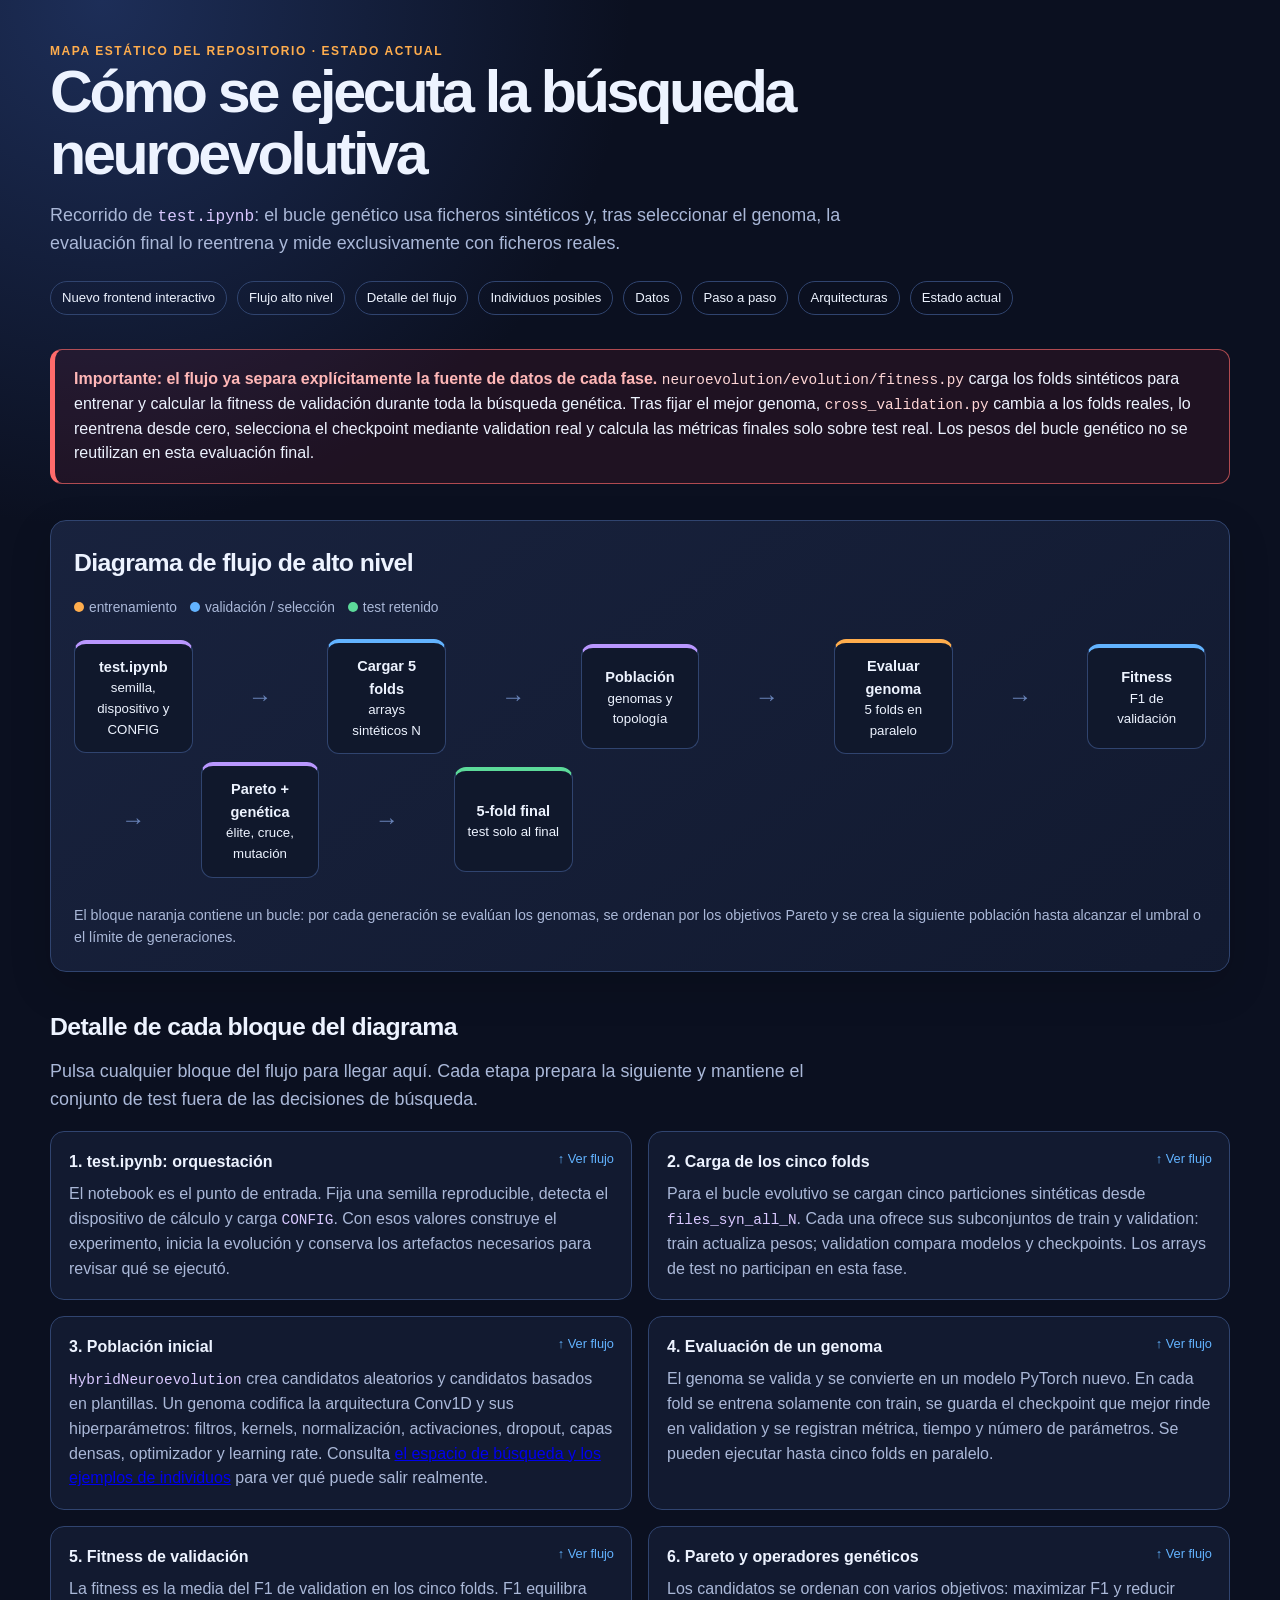
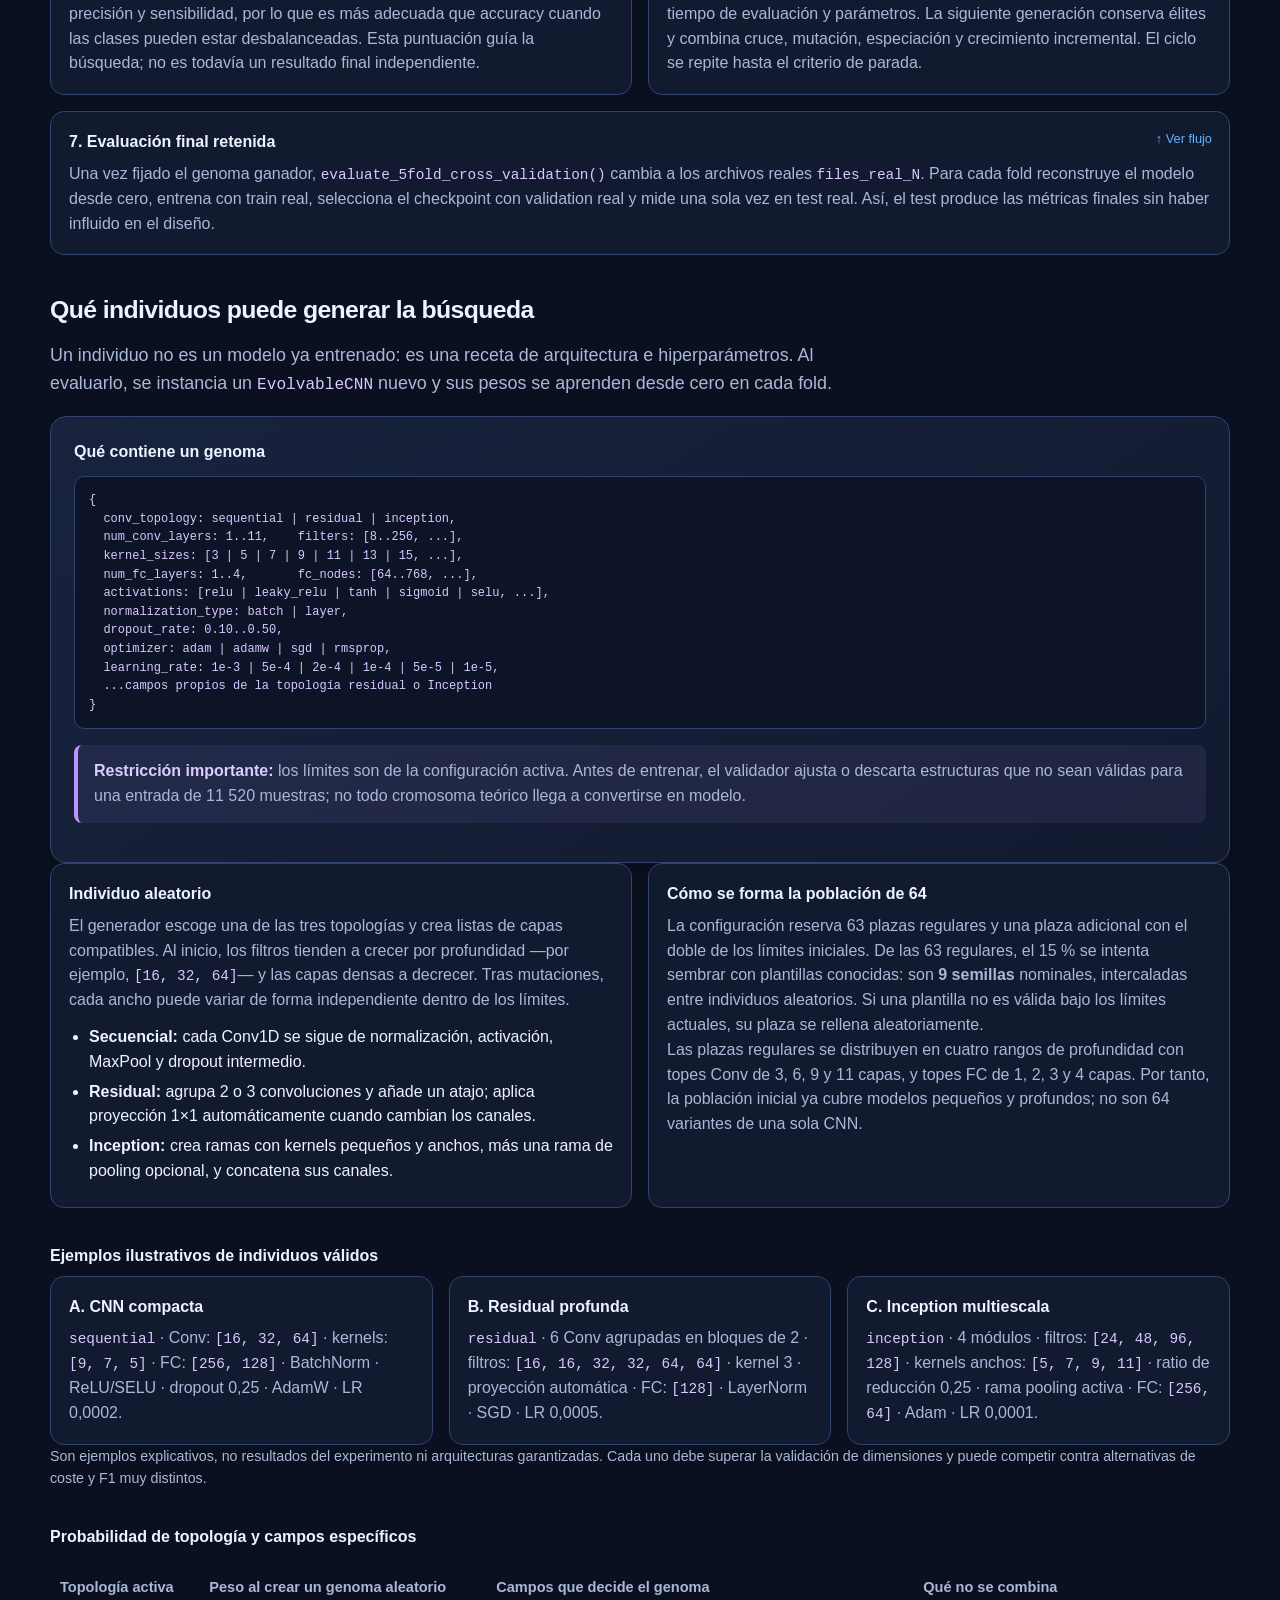
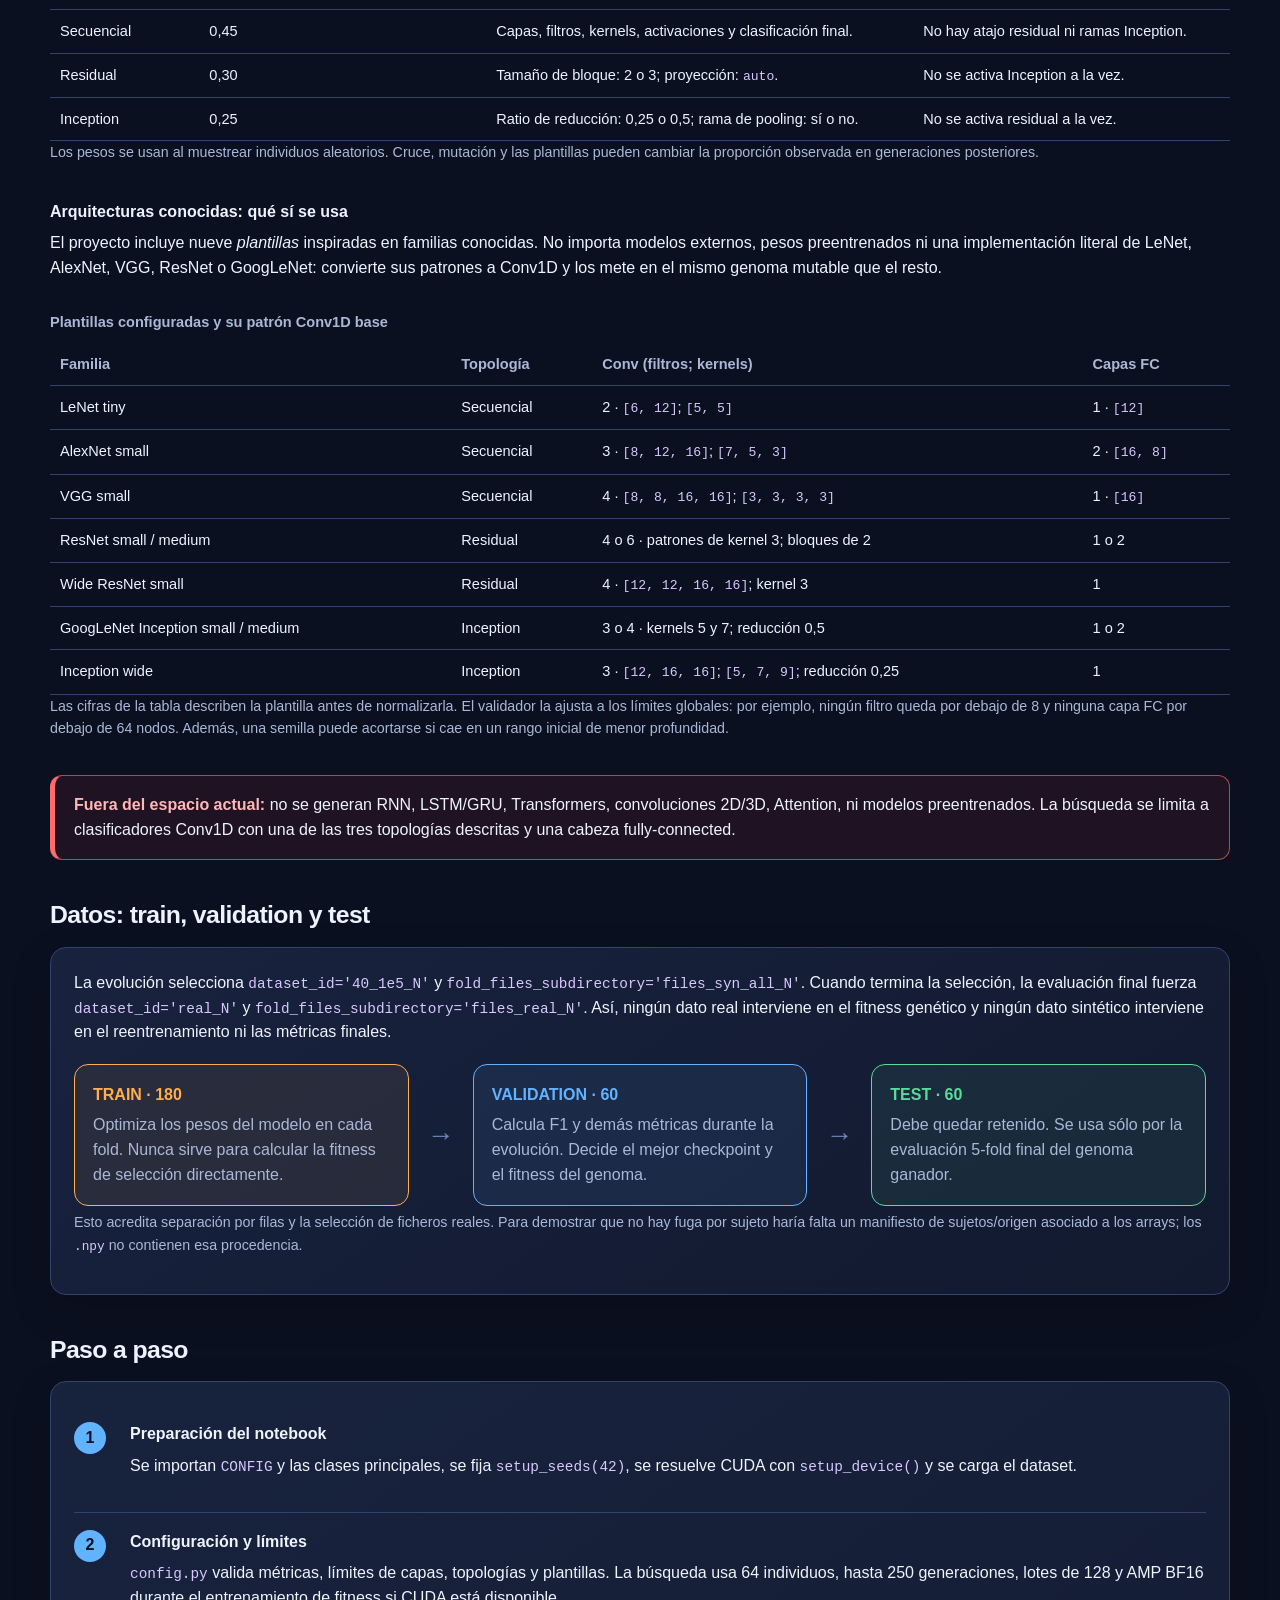
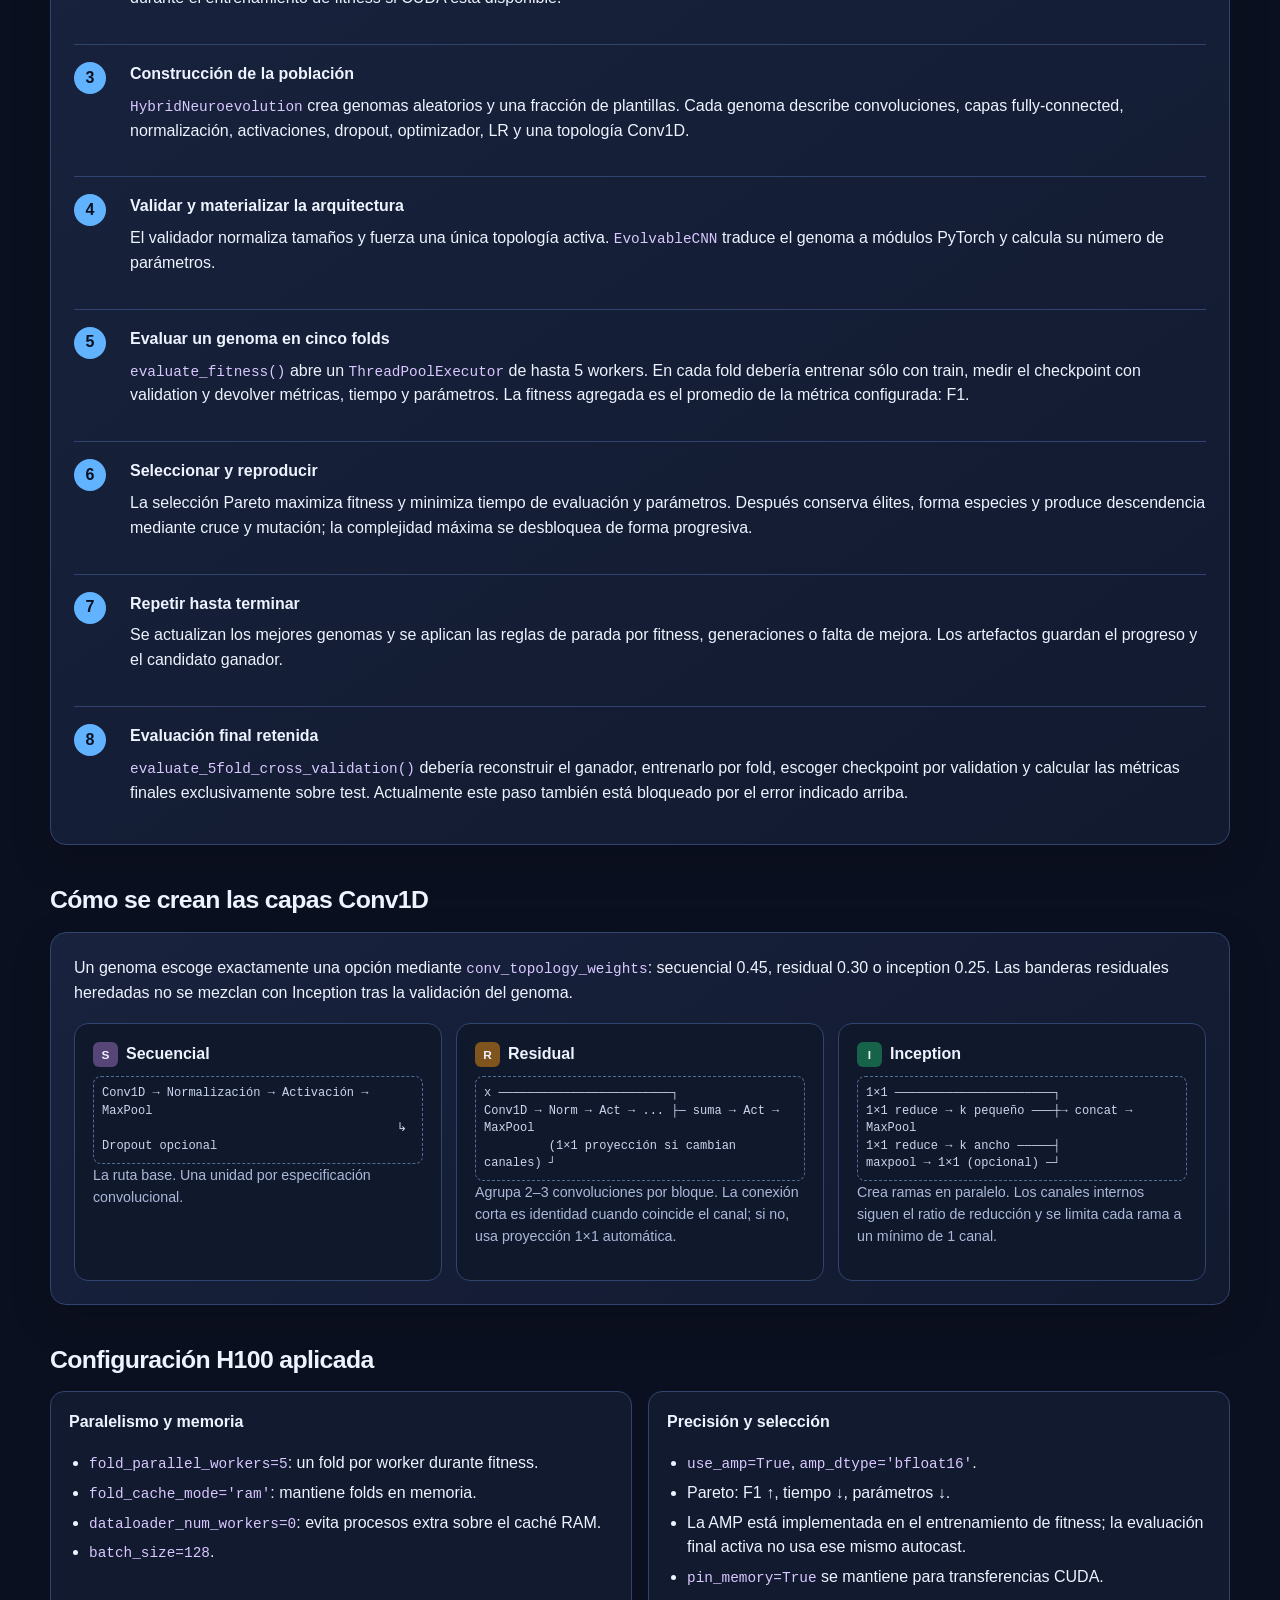
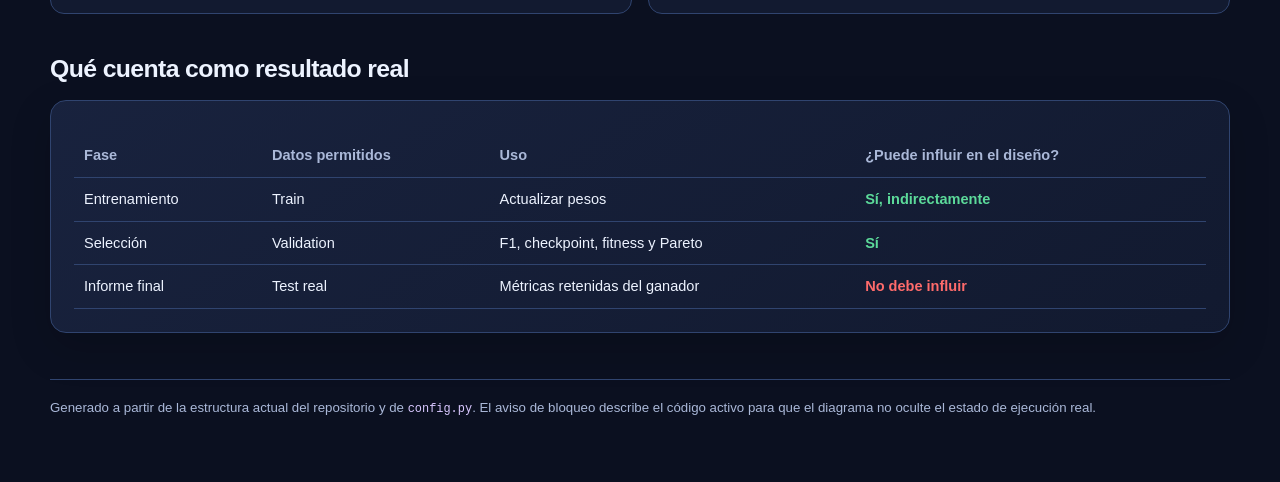
==== commit 5e461acd: "trying to reduce the time of the algorithm" ====
--- a/docs/flujo-neuroevolucion.html
+++ b/docs/flujo-neuroevolucion.html
@@ -40,7 +40,7 @@
     <div class="eyebrow">Mapa estático del repositorio · estado actual</div>
     <h1>Cómo se ejecuta la búsqueda neuroevolutiva</h1>
     <p class="lead">Recorrido de <code>test.ipynb</code>: el bucle genético usa ficheros sintéticos y, tras seleccionar el genoma, la evaluación final lo reentrena y mide exclusivamente con ficheros reales.</p>
-    <nav class="nav"><a href="#flujo">Flujo alto nivel</a><a href="#detalle-flujo">Detalle del flujo</a><a href="#espacio-busqueda">Individuos posibles</a><a href="#datos">Datos</a><a href="#pasos">Paso a paso</a><a href="#arquitecturas">Arquitecturas</a><a href="#estado">Estado actual</a></nav>
+    <nav class="nav"><a href="index.html">Nuevo frontend interactivo</a><a href="#flujo">Flujo alto nivel</a><a href="#detalle-flujo">Detalle del flujo</a><a href="#espacio-busqueda">Individuos posibles</a><a href="#datos">Datos</a><a href="#pasos">Paso a paso</a><a href="#arquitecturas">Arquitecturas</a><a href="#estado">Estado actual</a></nav>
   </header>
 
   <aside class="notice" id="estado">
